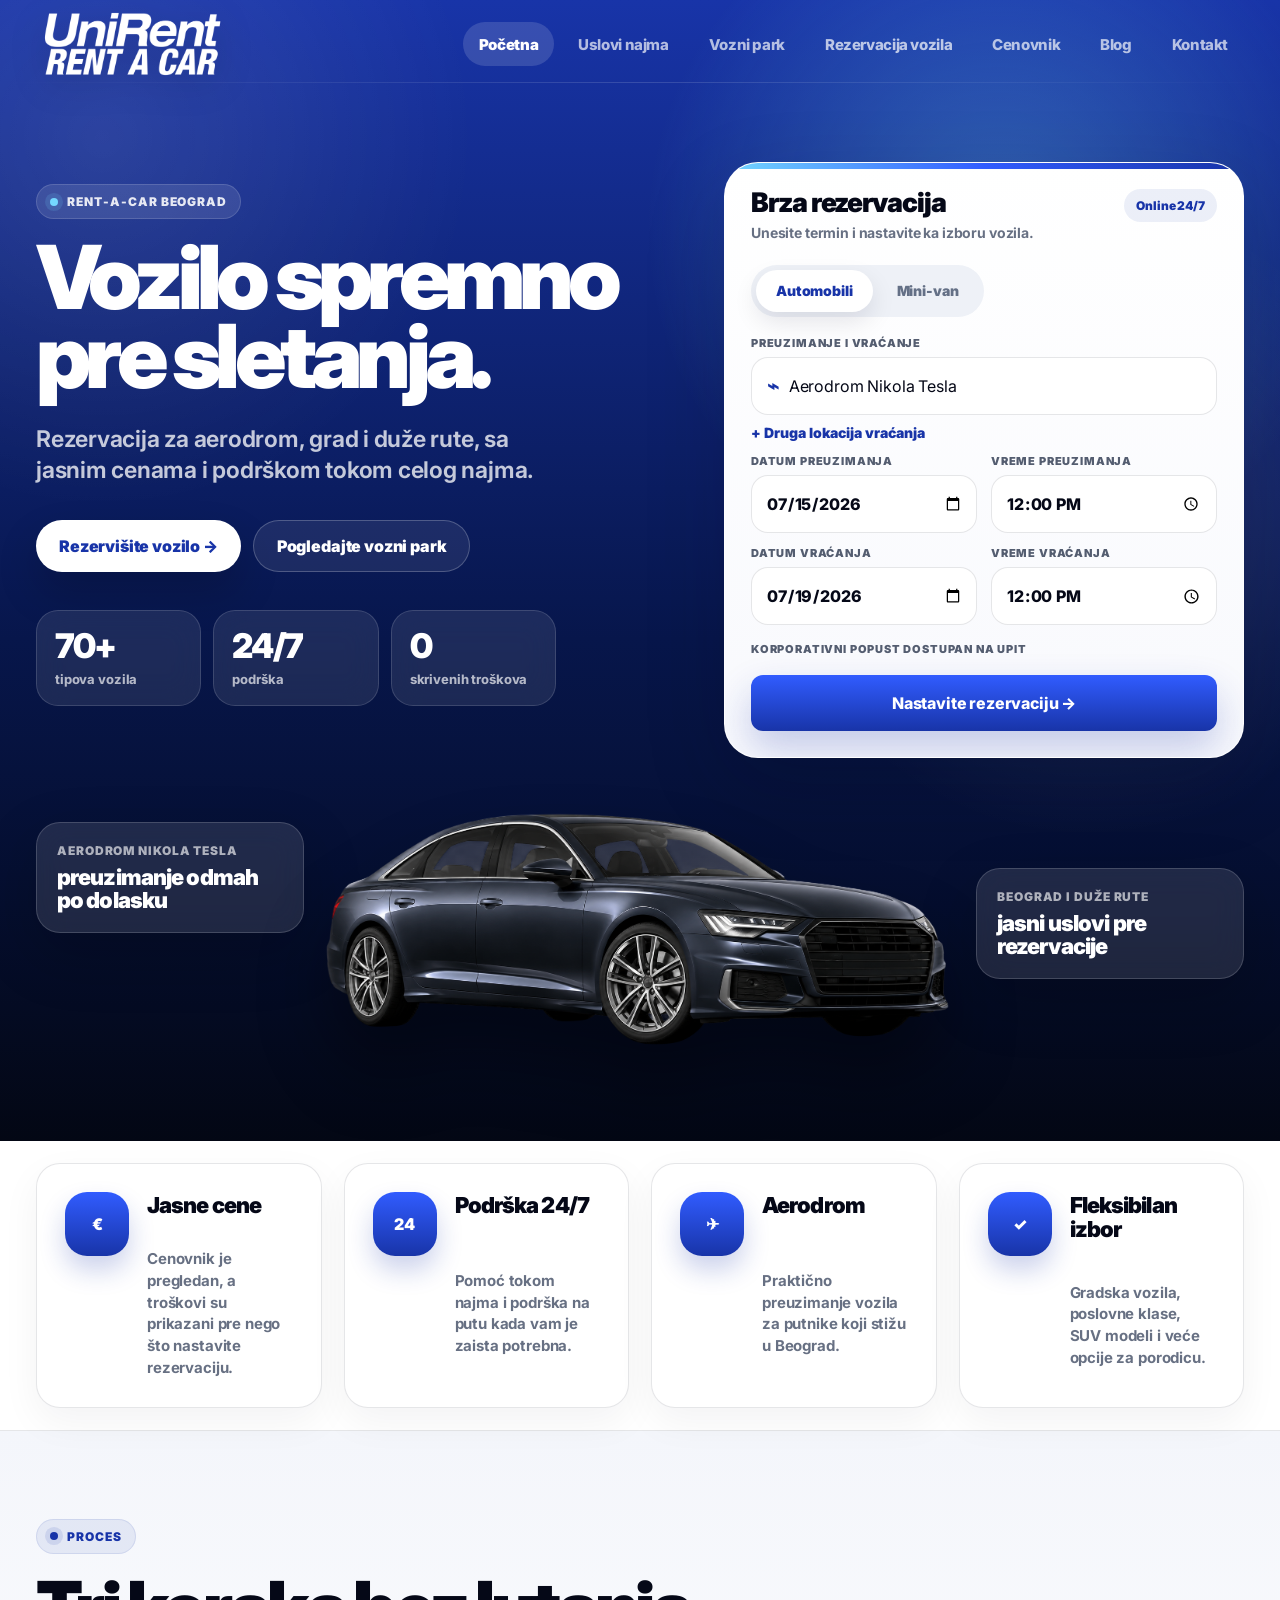
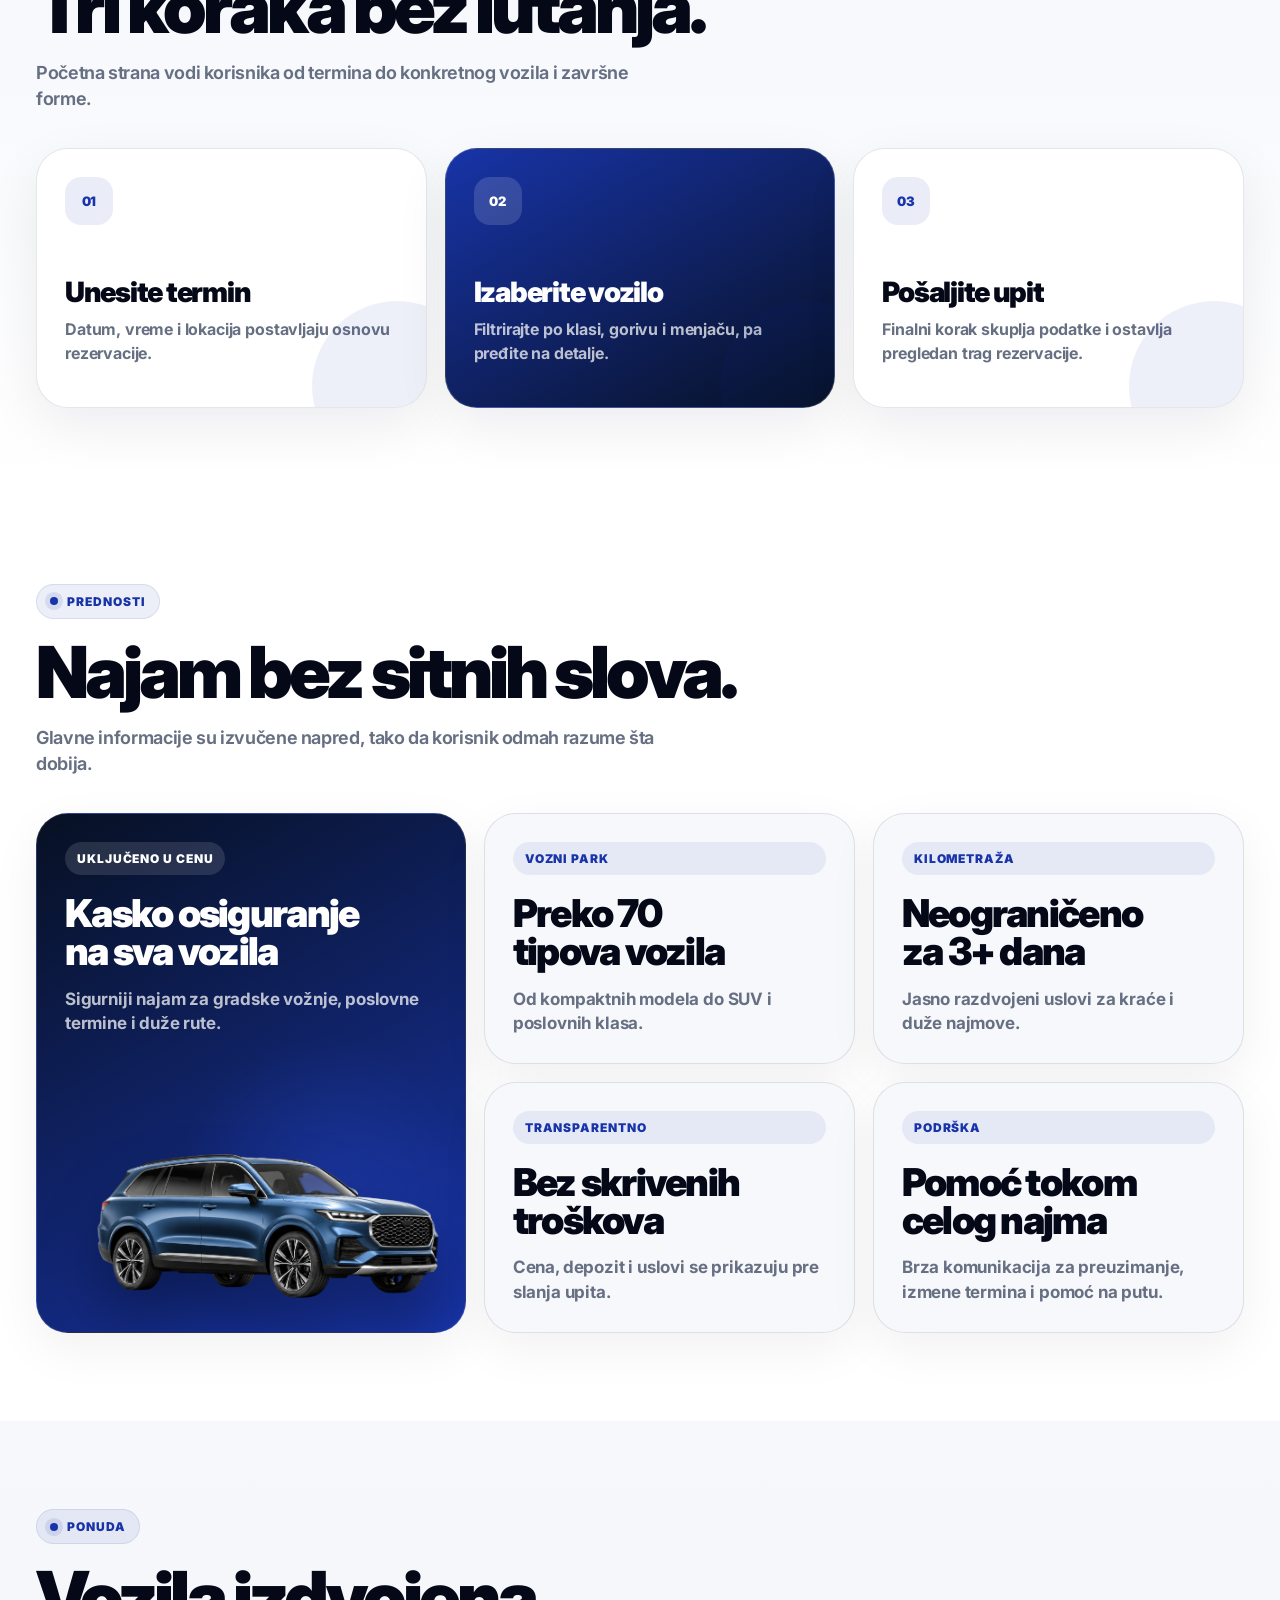
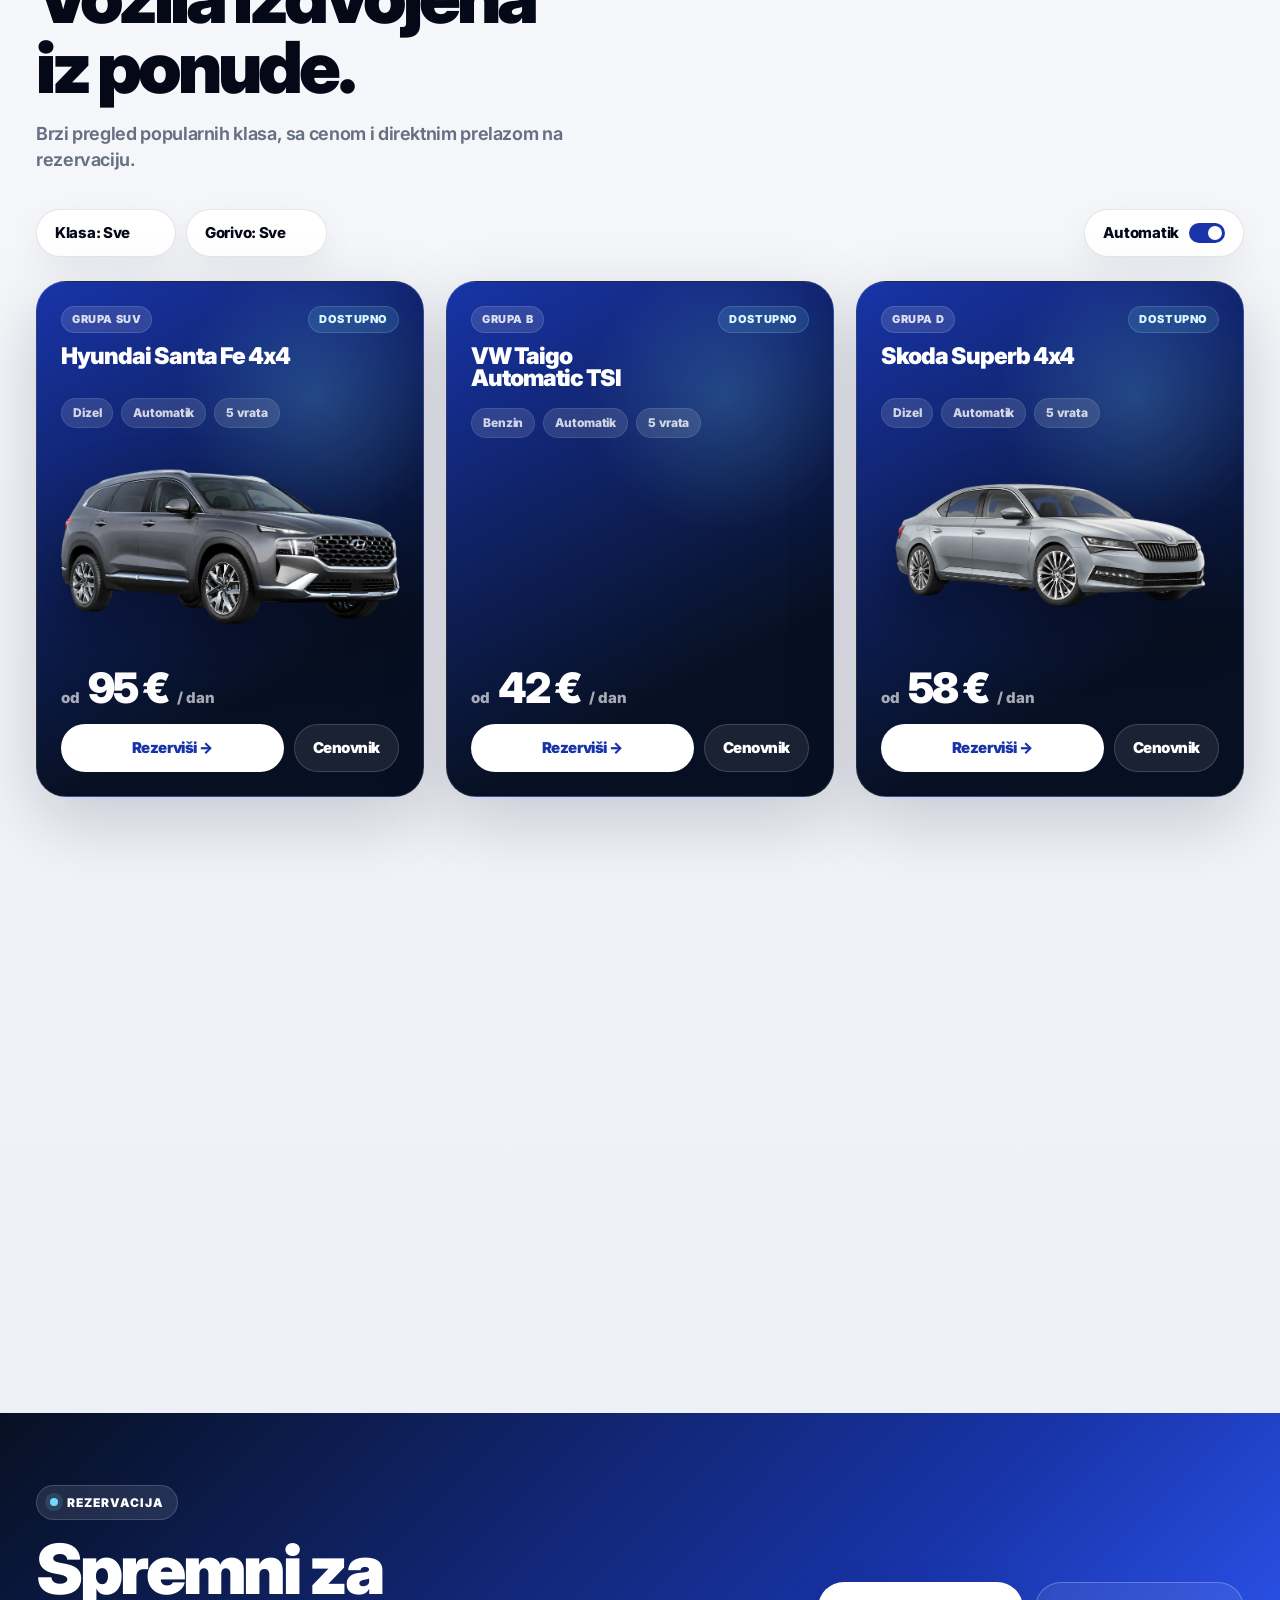
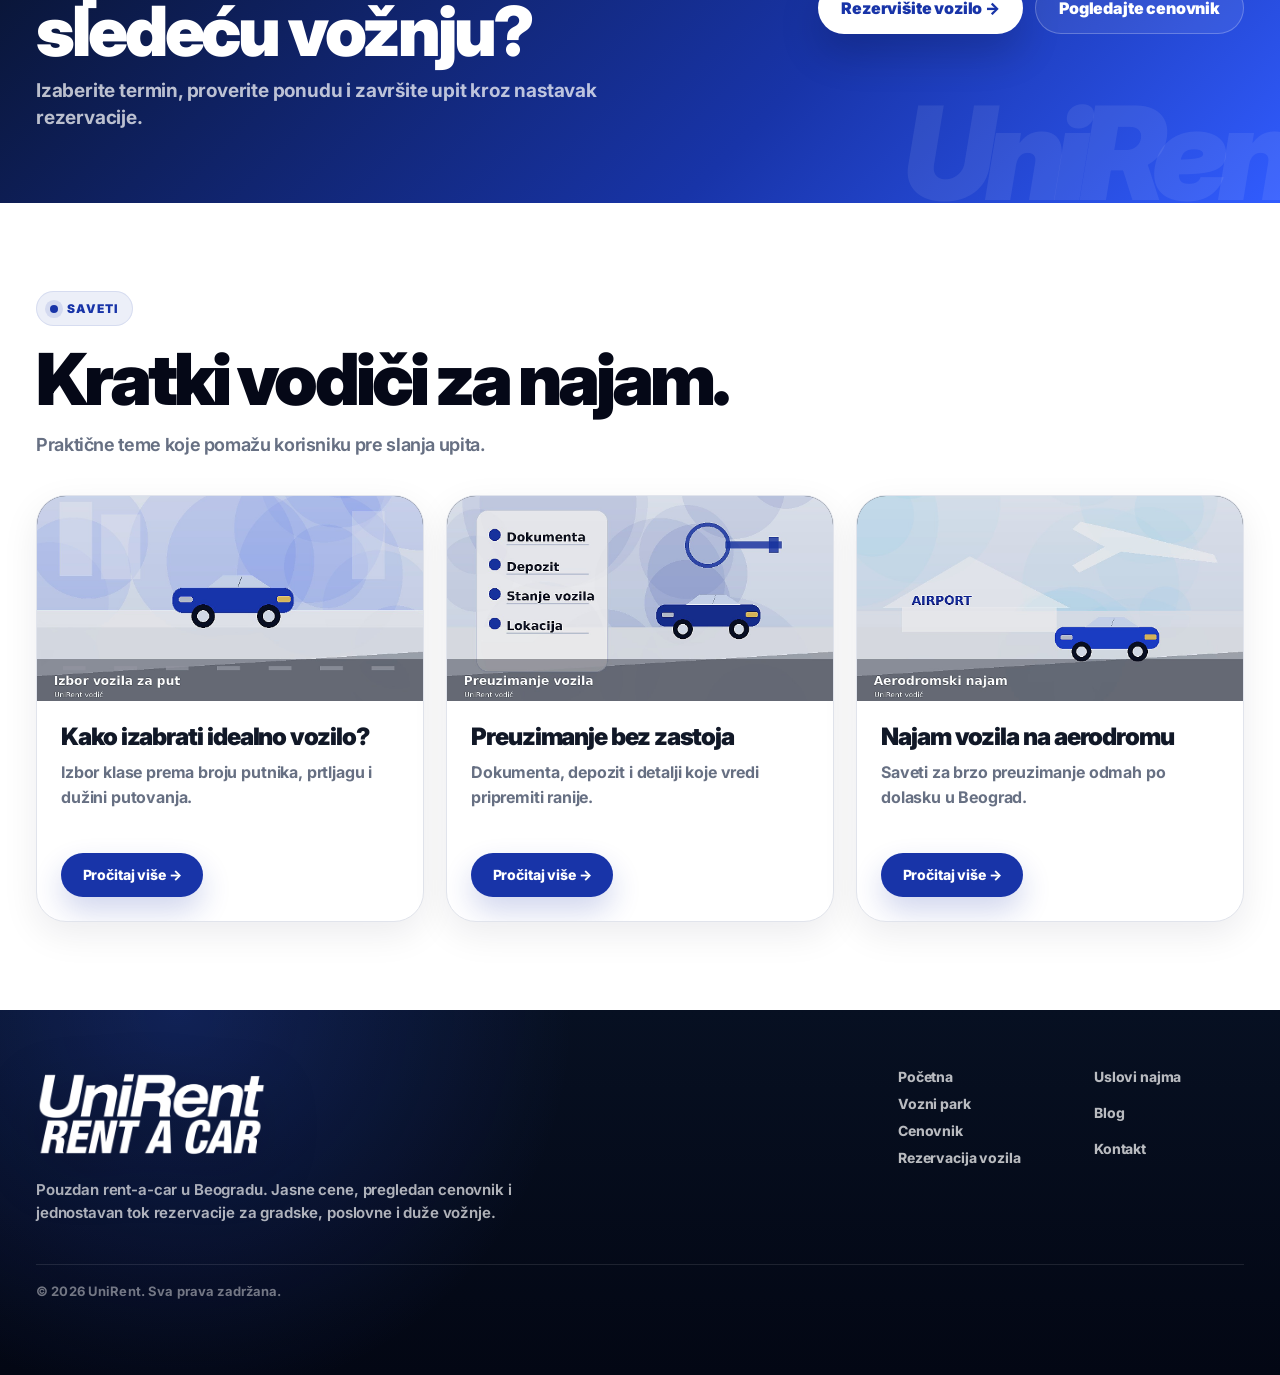
==== index.html @ 2aa78844 "Redesign UniRent website" ====
<!DOCTYPE html>
<html lang="sr">
<head>
  <meta charset="utf-8"/>
  <meta content="width=device-width, initial-scale=1.0" name="viewport"/>
  <meta content="UniRent rent-a-car Beograd - brza rezervacija vozila, jasne cene, podrška 24/7 i fleksibilno preuzimanje." name="description"/>
  <title>UniRent | Rent-a-car Beograd</title>
  <link href="https://fonts.googleapis.com/css2?family=Inter:wght@400;500;600;700;800;900&amp;display=swap" rel="stylesheet"/>
  <link href="css/unirent.css" rel="stylesheet"/>
  <link href="css/pages/index.css" rel="stylesheet"/>
<link href="css/taste-final.css" rel="stylesheet"/>
</head>
<body class="taste-home">
  <header class="taste-hero">
    <h1 class="sr-only">UniRent rent-a-car Beograd</h1>
    <div class="container"><div data-active="home" data-unirent-nav=""></div></div>

    <div class="container taste-hero-grid">
      <div class="taste-hero-copy reveal">
        <span class="taste-kicker">Rent-a-car Beograd</span>
        <h2>Vozilo spremno pre sletanja.</h2>
        <p>Rezervacija za aerodrom, grad i duže rute, sa jasnim cenama i podrškom tokom celog najma.</p>
        <div class="taste-hero-actions" aria-label="Glavne akcije">
          <a class="taste-btn taste-btn-light" href="rezervacija-vozila.html">Rezervišite vozilo →</a>
          <a class="taste-btn taste-btn-ghost" href="vozni-park.html">Pogledajte vozni park</a>
        </div>
        <dl class="taste-proof" aria-label="UniRent ukratko">
          <div><dt>70+</dt><dd>tipova vozila</dd></div>
          <div><dt>24/7</dt><dd>podrška</dd></div>
          <div><dt>0</dt><dd>skrivenih troškova</dd></div>
        </dl>
      </div>

      <aside class="taste-booking booking reveal" aria-label="Brza rezervacija">
        <div class="taste-booking-top">
          <div>
            <strong>Brza rezervacija</strong>
            <span>Unesite termin i nastavite ka izboru vozila.</span>
          </div>
          <span class="taste-live-pill">Online 24/7</span>
        </div>

        <div class="tabs" role="tablist" aria-label="Tip vozila">
          <button class="tab active" data-vehicle="cars" type="button">Automobili</button>
          <button class="tab" data-vehicle="mini-vans" type="button">Mini-van</button>
        </div>

        <div class="booking-form">
          <div class="field-wrap pickup-group">
            <label>Preuzimanje i vraćanje</label>
            <div class="field single"><span class="field-mark">⌁</span><span>Aerodrom Nikola Tesla</span></div>
            <div class="return-loc">+ Druga lokacija vraćanja</div>
          </div>
          <div class="field-wrap">
            <label>Datum preuzimanja</label>
            <div class="field input"><input id="pickupDate" type="date" value="2026-07-15"/></div>
          </div>
          <div class="field-wrap">
            <label>Vreme preuzimanja</label>
            <div class="field input"><input id="pickupTime" type="time" value="12:00"/></div>
          </div>
          <div class="field-wrap">
            <label>Datum vraćanja</label>
            <div class="field input"><input id="returnDate" type="date" value="2026-07-19"/></div>
          </div>
          <div class="field-wrap">
            <label>Vreme vraćanja</label>
            <div class="field input"><input id="returnTime" type="time" value="12:00"/></div>
          </div>
        </div>

        <div class="taste-booking-bottom">
          <div class="corp">Korporativni popust dostupan na upit</div>
          <button class="btn" id="reserveBtn" type="button">Nastavite rezervaciju →</button>
        </div>
      </aside>
    </div>

    <div class="container taste-hero-visual" aria-hidden="true">
      <div class="taste-route-card taste-route-main">
        <span>Aerodrom Nikola Tesla</span>
        <strong>preuzimanje odmah po dolasku</strong>
      </div>
      <div class="image-slot taste-hero-car">
        <img alt="UniRent vozilo" data-fallback="" src="assets/cars/hero/home-hero-car.png"/>
        <div class="placeholder hero-placeholder"><span>UniRent vozilo</span></div>
      </div>
      <div class="taste-route-card taste-route-alt">
        <span>Beograd i duže rute</span>
        <strong>jasni uslovi pre rezervacije</strong>
      </div>
    </div>
  </header>

  <main id="main-content">
    <section class="taste-trust" aria-label="Prednosti UniRent usluge">
      <div class="container taste-trust-grid">
        <article>
          <span class="trust-icon">€</span>
          <h2>Jasne cene</h2>
          <p>Cenovnik je pregledan, a troškovi su prikazani pre nego što nastavite rezervaciju.</p>
        </article>
        <article>
          <span class="trust-icon">24</span>
          <h2>Podrška 24/7</h2>
          <p>Pomoć tokom najma i podrška na putu kada vam je zaista potrebna.</p>
        </article>
        <article>
          <span class="trust-icon">✈</span>
          <h2>Aerodrom</h2>
          <p>Praktično preuzimanje vozila za putnike koji stižu u Beograd.</p>
        </article>
        <article>
          <span class="trust-icon">✓</span>
          <h2>Fleksibilan izbor</h2>
          <p>Gradska vozila, poslovne klase, SUV modeli i veće opcije za porodicu.</p>
        </article>
      </div>
    </section>

    <section class="taste-process section" aria-label="Tok rezervacije">
      <div class="container taste-section-head reveal">
        <span class="section-kicker">Proces</span>
        <h2>Tri koraka bez lutanja.</h2>
        <p>Početna strana vodi korisnika od termina do konkretnog vozila i završne forme.</p>
      </div>
      <div class="container taste-process-grid">
        <article class="taste-step reveal">
          <span>01</span>
          <h3>Unesite termin</h3>
          <p>Datum, vreme i lokacija postavljaju osnovu rezervacije.</p>
        </article>
        <article class="taste-step taste-step-raised reveal">
          <span>02</span>
          <h3>Izaberite vozilo</h3>
          <p>Filtrirajte po klasi, gorivu i menjaču, pa pređite na detalje.</p>
        </article>
        <article class="taste-step reveal">
          <span>03</span>
          <h3>Pošaljite upit</h3>
          <p>Finalni korak skuplja podatke i ostavlja pregledan trag rezervacije.</p>
        </article>
      </div>
    </section>

    <section class="taste-benefits section" id="o-nama">
      <div class="container taste-section-head reveal">
        <span class="section-kicker">Prednosti</span>
        <h2>Najam bez sitnih slova.</h2>
        <p>Glavne informacije su izvučene napred, tako da korisnik odmah razume šta dobija.</p>
      </div>
      <div class="container taste-benefit-grid">
        <article class="taste-benefit-card taste-benefit-main reveal">
          <div>
            <span class="taste-card-label">Uključeno u cenu</span>
            <h3>Kasko osiguranje na sva vozila</h3>
            <p>Sigurniji najam za gradske vožnje, poslovne termine i duže rute.</p>
          </div>
          <div class="image-slot taste-feature-car">
            <img alt="UniRent vozilo" data-fallback="" src="assets/cars/hero/feature-car.png"/>
            <div class="placeholder why-placeholder"><span>UniRent vozilo</span></div>
          </div>
        </article>
        <article class="taste-benefit-card reveal">
          <span class="taste-card-label">Vozni park</span>
          <h3>Preko 70 tipova vozila</h3>
          <p>Od kompaktnih modela do SUV i poslovnih klasa.</p>
        </article>
        <article class="taste-benefit-card reveal">
          <span class="taste-card-label">Kilometraža</span>
          <h3>Neograničeno za 3+ dana</h3>
          <p>Jasno razdvojeni uslovi za kraće i duže najmove.</p>
        </article>
        <article class="taste-benefit-card reveal">
          <span class="taste-card-label">Transparentno</span>
          <h3>Bez skrivenih troškova</h3>
          <p>Cena, depozit i uslovi se prikazuju pre slanja upita.</p>
        </article>
        <article class="taste-benefit-card reveal">
          <span class="taste-card-label">Podrška</span>
          <h3>Pomoć tokom celog najma</h3>
          <p>Brza komunikacija za preuzimanje, izmene termina i pomoć na putu.</p>
        </article>
      </div>
    </section>

    <section class="fleet taste-fleet" aria-label="Izdvojena vozila">
      <div class="container taste-section-head reveal">
        <span class="section-kicker">Ponuda</span>
        <h2>Vozila izdvojena iz ponude.</h2>
        <p>Brzi pregled popularnih klasa, sa cenom i direktnim prelazom na rezervaciju.</p>
      </div>

      <div class="container filters reveal" aria-label="Filteri vozila">
        <div class="filter-group">
          <select class="filter-select" id="classFilter" aria-label="Klasa vozila">
            <option value="all">Klasa: Sve</option>
            <option value="B">Grupa B</option>
            <option value="D">Grupa D</option>
            <option value="SUV">Grupa SUV</option>
          </select>
          <select class="filter-select" id="fuelFilter" aria-label="Gorivo">
            <option value="all">Gorivo: Sve</option>
            <option value="Benzin">Benzin</option>
            <option value="Dizel">Dizel</option>
            <option value="Hybrid">Hybrid</option>
          </select>
        </div>
        <button aria-pressed="true" class="switch" id="autoSwitch" type="button">Automatik <span class="track"></span></button>
      </div>

      <div class="container fleet-grid" id="fleetGrid">
        <article class="car-card reveal vehicle-card-v8" data-auto="true" data-class="SUV" data-fuel="Dizel">
          <div class="vehicle-card-head"><div><span class="vehicle-class-pill">Grupa SUV</span><h3>Hyundai Santa Fe 4x4</h3></div><span class="vehicle-stock">Dostupno</span></div>
          <div class="tags"><span class="tag">Dizel</span><span class="tag">Automatik</span><span class="tag">5 vrata</span></div>
          <div class="car-pic"><div class="image-slot fleet-image"><img alt="Hyundai Santa Fe 4x4" data-fallback="" src="assets/cars/fleet/hyundai-santa-fe.png"/><div class="placeholder fleet-placeholder"><span>Slika vozila</span></div></div></div>
          <div class="price"><span>od</span><strong>95 €</strong><small>/ dan</small></div>
          <div class="vehicle-actions"><a aria-label="Rezervišite Hyundai Santa Fe 4x4" class="more vehicle-primary" href="rezervacija-podaci.html?vehicle=Hyundai+Santa+Fe+4x4&amp;group=Grupa+SUV&amp;price=95+%E2%82%AC&amp;source=home">Rezerviši →</a><a class="vehicle-secondary" href="cenovnik.html">Cenovnik</a></div>
        </article>

        <article class="car-card reveal vehicle-card-v8" data-auto="true" data-class="B" data-fuel="Benzin">
          <div class="vehicle-card-head"><div><span class="vehicle-class-pill">Grupa B</span><h3>VW Taigo Automatic TSI</h3></div><span class="vehicle-stock">Dostupno</span></div>
          <div class="tags"><span class="tag">Benzin</span><span class="tag">Automatik</span><span class="tag">5 vrata</span></div>
          <div class="car-pic"><div class="image-slot fleet-image"><img alt="VW Taigo Automatic TSI" data-fallback="" src="assets/cars/fleet/vw-taigo.png"/><div class="placeholder fleet-placeholder"><span>Slika vozila</span></div></div></div>
          <div class="price"><span>od</span><strong>42 €</strong><small>/ dan</small></div>
          <div class="vehicle-actions"><a aria-label="Rezervišite VW Taigo Automatic TSI" class="more vehicle-primary" href="rezervacija-podaci.html?vehicle=VW+Taigo+Automatic+TSI&amp;group=Grupa+B&amp;price=42+%E2%82%AC&amp;source=home">Rezerviši →</a><a class="vehicle-secondary" href="cenovnik.html">Cenovnik</a></div>
        </article>

        <article class="car-card reveal vehicle-card-v8" data-auto="true" data-class="D" data-fuel="Dizel">
          <div class="vehicle-card-head"><div><span class="vehicle-class-pill">Grupa D</span><h3>Skoda Superb 4x4</h3></div><span class="vehicle-stock">Dostupno</span></div>
          <div class="tags"><span class="tag">Dizel</span><span class="tag">Automatik</span><span class="tag">5 vrata</span></div>
          <div class="car-pic"><div class="image-slot fleet-image"><img alt="Skoda Superb 4x4" data-fallback="" src="assets/cars/fleet/skoda-superb.png"/><div class="placeholder fleet-placeholder"><span>Slika vozila</span></div></div></div>
          <div class="price"><span>od</span><strong>58 €</strong><small>/ dan</small></div>
          <div class="vehicle-actions"><a aria-label="Rezervišite Skoda Superb 4x4" class="more vehicle-primary" href="rezervacija-podaci.html?vehicle=Skoda+Superb+4x4&amp;group=Grupa+D&amp;price=58+%E2%82%AC&amp;source=home">Rezerviši →</a><a class="vehicle-secondary" href="cenovnik.html">Cenovnik</a></div>
        </article>

        <article class="car-card reveal vehicle-card-v8" data-auto="true" data-class="SUV" data-fuel="Dizel">
          <div class="vehicle-card-head"><div><span class="vehicle-class-pill">Grupa SUV</span><h3>Volvo XC90 4x4</h3></div><span class="vehicle-stock">Dostupno</span></div>
          <div class="tags"><span class="tag">Dizel</span><span class="tag">Automatik</span><span class="tag">5 vrata</span></div>
          <div class="car-pic"><div class="image-slot fleet-image"><img alt="Volvo XC90 4x4" data-fallback="" src="assets/cars/fleet/volvo-xc90.png"/><div class="placeholder fleet-placeholder"><span>Slika vozila</span></div></div></div>
          <div class="price"><span>od</span><strong>95 €</strong><small>/ dan</small></div>
          <div class="vehicle-actions"><a aria-label="Rezervišite Volvo XC90 4x4" class="more vehicle-primary" href="rezervacija-podaci.html?vehicle=Volvo+XC90+4x4&amp;group=Grupa+SUV&amp;price=95+%E2%82%AC&amp;source=home">Rezerviši →</a><a class="vehicle-secondary" href="cenovnik.html">Cenovnik</a></div>
        </article>

        <article class="car-card reveal vehicle-card-v8" data-auto="true" data-class="SUV" data-fuel="Hybrid">
          <div class="vehicle-card-head"><div><span class="vehicle-class-pill">Grupa SUV</span><h3>Toyota RAV4 4x4</h3></div><span class="vehicle-stock">Dostupno</span></div>
          <div class="tags"><span class="tag">Hybrid</span><span class="tag">Automatik</span><span class="tag">5 vrata</span></div>
          <div class="car-pic"><div class="image-slot fleet-image"><img alt="Toyota RAV4 4x4" data-fallback="" src="assets/cars/fleet/toyota-rav4.png"/><div class="placeholder fleet-placeholder"><span>Slika vozila</span></div></div></div>
          <div class="price"><span>od</span><strong>72 €</strong><small>/ dan</small></div>
          <div class="vehicle-actions"><a aria-label="Rezervišite Toyota RAV4 4x4" class="more vehicle-primary" href="rezervacija-podaci.html?vehicle=Toyota+RAV4+4x4&amp;group=Grupa+SUV&amp;price=72+%E2%82%AC&amp;source=home">Rezerviši →</a><a class="vehicle-secondary" href="cenovnik.html">Cenovnik</a></div>
        </article>

        <article class="car-card reveal vehicle-card-v8" data-auto="true" data-class="SUV" data-fuel="Dizel">
          <div class="vehicle-card-head"><div><span class="vehicle-class-pill">Grupa SUV</span><h3>Hyundai Tucson 4x4</h3></div><span class="vehicle-stock">Dostupno</span></div>
          <div class="tags"><span class="tag">Dizel</span><span class="tag">Automatik</span><span class="tag">5 vrata</span></div>
          <div class="car-pic"><div class="image-slot fleet-image"><img alt="Hyundai Tucson 4x4" data-fallback="" src="assets/cars/fleet/hyundai-tucson.png"/><div class="placeholder fleet-placeholder"><span>Slika vozila</span></div></div></div>
          <div class="price"><span>od</span><strong>72 €</strong><small>/ dan</small></div>
          <div class="vehicle-actions"><a aria-label="Rezervišite Hyundai Tucson 4x4" class="more vehicle-primary" href="rezervacija-podaci.html?vehicle=Hyundai+Tucson+4x4&amp;group=Grupa+SUV&amp;price=72+%E2%82%AC&amp;source=home">Rezerviši →</a><a class="vehicle-secondary" href="cenovnik.html">Cenovnik</a></div>
        </article>
        <div class="empty-state" id="emptyState">Nema vozila za izabrane filtere.</div>
      </div>
    </section>

    <section class="taste-conversion" aria-label="Poziv na rezervaciju">
      <div class="container taste-conversion-grid">
        <div>
          <span class="taste-kicker dark">Rezervacija</span>
          <h2>Spremni za sledeću vožnju?</h2>
          <p>Izaberite termin, proverite ponudu i završite upit kroz nastavak rezervacije.</p>
        </div>
        <div class="cta-row">
          <a class="cta-primary" href="rezervacija-vozila.html">Rezervišite vozilo →</a>
          <a class="cta-secondary" href="cenovnik.html">Pogledajte cenovnik</a>
        </div>
      </div>
    </section>

    <section class="blog taste-blog" id="blog">
      <div class="container taste-section-head reveal">
        <span class="section-kicker">Saveti</span>
        <h2>Kratki vodiči za najam.</h2>
        <p>Praktične teme koje pomažu korisniku pre slanja upita.</p>
      </div>
      <div class="container blog-grid">
        <article class="blog-card reveal"><div class="image-slot blog-image"><img alt="Blog vizual" data-fallback="" src="assets/blog-1.jpg"/><div class="placeholder blog-placeholder"><span>Blog vizual</span></div></div><div class="blog-body"><h3>Kako izabrati idealno vozilo?</h3><p>Izbor klase prema broju putnika, prtljagu i dužini putovanja.</p><a class="more blog-more" href="blog.html#article-1">Pročitaj više →</a></div></article>
        <article class="blog-card reveal"><div class="image-slot blog-image"><img alt="Blog vizual" data-fallback="" src="assets/blog-2.jpg"/><div class="placeholder blog-placeholder"><span>Blog vizual</span></div></div><div class="blog-body"><h3>Preuzimanje bez zastoja</h3><p>Dokumenta, depozit i detalji koje vredi pripremiti ranije.</p><a class="more blog-more" href="blog.html#article-2">Pročitaj više →</a></div></article>
        <article class="blog-card reveal"><div class="image-slot blog-image"><img alt="Blog vizual" data-fallback="" src="assets/blog-3.jpg"/><div class="placeholder blog-placeholder"><span>Blog vizual</span></div></div><div class="blog-body"><h3>Najam vozila na aerodromu</h3><p>Saveti za brzo preuzimanje odmah po dolasku u Beograd.</p><a class="more blog-more" href="blog.html#article-3">Pročitaj više →</a></div></article>
      </div>
    </section>
  </main>

  <div data-unirent-footer=""></div>
  <script defer src="js/unirent.js"></script>
  <script defer src="js/pages/index.js"></script>
  <script src="js/unirent-v14.js"></script>
</body>
</html>
---- css/unirent.css ----
/* UniRent shared stylesheet (v6)
   Consolidated from previous v1-v5 cleanup layers so pages only load one shared CSS file. */


/* === unirent-fixes.css === */

/* UniRent v1 cleanup layer: mobile nav, accessibility, production placeholders, consistency polish */
:root{--brand-blue:#1834a8;--brand-blue-2:#203bb6;--brand-deep:#070b1c;--brand-line:#dfe2eb;--brand-text:#11131b;--brand-radius:14px}
html{scroll-behavior:smooth}
button,a,input,select{font-family:'Inter Tight',Arial,sans-serif}
a:focus-visible,button:focus-visible,input:focus-visible,select:focus-visible{outline:3px solid rgba(255,255,255,.92);outline-offset:3px}
main a:focus-visible,.content a:focus-visible,.fleet-section a:focus-visible{outline-color:var(--brand-blue)}
.sr-only{position:absolute!important;width:1px!important;height:1px!important;padding:0!important;margin:-1px!important;overflow:hidden!important;clip:rect(0,0,0,0)!important;white-space:nowrap!important;border:0!important}
.logo{letter-spacing:-.9px}.logo::first-letter{letter-spacing:-1.4px}
.navlinks a[aria-current="page"],.navlinks a.active{color:#fff!important;font-weight:900!important}
.menu{display:none;min-width:62px;text-align:center;cursor:pointer;border:0;background:rgba(255,255,255,.12);color:#fff;border-radius:10px;padding:10px 12px;font-weight:800}
@media(max-width:1000px){
  .menu{display:block!important}
  .nav{position:relative}.navlinks{position:absolute!important;left:0;right:0;top:calc(100% + 10px);display:none!important;flex-direction:column!important;align-items:stretch!important;gap:4px!important;padding:14px!important;background:rgba(7,11,28,.98)!important;border:1px solid rgba(255,255,255,.12)!important;border-radius:18px!important;box-shadow:0 22px 70px rgba(0,0,0,.32)!important;z-index:999!important;backdrop-filter:blur(14px)}
  .navlinks.is-open{display:flex!important}.navlinks a{font-size:15px!important;padding:13px 14px!important;border-radius:12px!important;color:rgba(255,255,255,.78)!important}.navlinks a:hover,.navlinks a.active{background:rgba(255,255,255,.08);color:#fff!important}
}
.placeholder,.slot{border-style:solid!important;border-color:rgba(255,255,255,.22)!important;background:linear-gradient(135deg,rgba(255,255,255,.14),rgba(255,255,255,.04))!important;text-transform:none!important;letter-spacing:0!important}.placeholder span,.slot{font-size:0!important}.placeholder span::after{content:'Vizual u pripremi';font-size:12px;line-height:1.2;font-weight:800;letter-spacing:.02em}.fleet-placeholder span::after,.slot::after{content:'Slika vozila';font-size:12px;line-height:1.2;font-weight:800}.blog-placeholder span::after{content:'Blog vizual';font-size:12px;line-height:1.2;font-weight:800}.hero-placeholder span::after,.hero-ph span::after,.why-placeholder span::after{content:'UniRent vozilo';font-size:13px;line-height:1.2;font-weight:800}
.footer[id="kontakt"]{scroll-margin-top:90px}.footer p{max-width:470px}.copy,.copyright{letter-spacing:.01em}.foot-links a:hover{color:#fff!important}
.price{letter-spacing:-.3px}.more,.card-btn,.btn,.reserve-hero{font-weight:800!important}.more:hover,.card-btn:hover,.btn:hover,.reserve-hero:hover{box-shadow:0 10px 26px rgba(24,52,168,.25)}
.table-wrap{scrollbar-width:thin}.table-wrap::after{content:'Skrolujte tabelu horizontalno za sve cene';display:none;font-size:12px;color:#777;margin-top:8px}@media(max-width:720px){.table-wrap::after{display:block}}
@media(prefers-reduced-motion:reduce){*,*::before,*::after{animation-duration:.001ms!important;animation-iteration-count:1!important;transition-duration:.001ms!important;scroll-behavior:auto!important}}


/* === unirent-v2.css === */

/* UniRent v2 visual/client-readiness layer: premium hierarchy, consistent cards/forms, improved responsive polish */
:root{
  --ur-blue:#1834a8;
  --ur-blue-2:#2347d5;
  --ur-ink:#060918;
  --ur-surface:#f5f6fa;
  --ur-card:#ffffff;
  --ur-line:rgba(12,20,44,.10);
  --ur-muted:#717582;
  --ur-radius:24px;
  --ur-shadow:0 22px 70px rgba(8,13,35,.13);
  --ur-shadow-soft:0 12px 36px rgba(8,13,35,.08);
}
body{background:var(--ur-surface)!important;color:#11131b!important;-webkit-font-smoothing:antialiased;text-rendering:optimizeLegibility}
.container{width:min(100% - 72px,1180px)!important}
.logo{font-size:clamp(24px,2vw,30px)!important;position:relative;display:inline-flex;align-items:baseline;gap:9px}.logo::after{content:'rent-a-car';font-size:10px;font-style:normal;font-weight:800;letter-spacing:.08em;text-transform:uppercase;color:rgba(255,255,255,.50)}
.nav,.topbar .nav{height:78px!important}.navlinks{gap:10px!important;align-items:center}.navlinks a{font-size:12px!important;font-weight:800!important;padding:10px 12px!important;border-radius:999px;color:rgba(255,255,255,.70)!important}.navlinks a:hover,.navlinks a.active,.navlinks a[aria-current="page"]{background:rgba(255,255,255,.10)!important;color:#fff!important}.menu{border-radius:999px!important;padding:11px 16px!important;background:rgba(255,255,255,.14)!important;border:1px solid rgba(255,255,255,.18)!important}
.hero,.hero-sub{background:radial-gradient(circle at 64% 32%,rgba(88,126,255,.42),transparent 26%),radial-gradient(circle at 12% 12%,rgba(255,255,255,.10),transparent 22%),linear-gradient(180deg,#1939ba 0%,#07164b 58%,#030714 100%)!important}.hero::before,.hero-sub::before{opacity:.85}.hero::after,.hero-sub::after{pointer-events:none}
/* Homepage booking */
.booking{border-radius:28px!important;box-shadow:var(--ur-shadow)!important;border:1px solid rgba(255,255,255,.70)!important;background:linear-gradient(180deg,#fff,#f7f8fc)!important;position:relative;overflow:hidden!important}.booking::before{content:'';position:absolute;inset:0 0 auto;height:5px;background:linear-gradient(90deg,var(--ur-blue),#5f7cff);pointer-events:none}.tabs{background:#eef0f6;border-radius:999px;padding:5px;width:max-content}.tab{height:42px;padding:0 22px!important;border-radius:999px!important;background:transparent!important;color:#596070!important}.tab.active{background:#fff!important;color:var(--ur-blue)!important;box-shadow:0 8px 24px rgba(8,13,35,.10)!important}.field-wrap label,.corp,.field label{color:#111827!important;font-size:11px!important;letter-spacing:.06em;text-transform:uppercase}.field,.fake-input{border-radius:14px!important;border:1px solid var(--ur-line)!important;background:#fff!important;box-shadow:0 1px 0 rgba(255,255,255,.9),inset 0 0 0 1px rgba(255,255,255,.5)!important}.field:hover,.fake-input:hover{border-color:rgba(24,52,168,.32)!important}.field input,.field select,.fake-input input,.fake-input select{font-weight:800!important}.return-loc{color:var(--ur-blue)!important;font-weight:800}.btn,.reserve-hero,.more,.card-btn{border-radius:12px!important;background:linear-gradient(180deg,var(--ur-blue-2),var(--ur-blue))!important;box-shadow:0 14px 30px rgba(24,52,168,.20)!important}.btn:hover,.reserve-hero:hover,.more:hover,.card-btn:hover{transform:translateY(-2px)!important;box-shadow:0 18px 38px rgba(24,52,168,.28)!important}
.hero-stage{height:450px!important}.hero-image{height:340px!important;bottom:-4px!important}.hero-image img,.hero-car img,.hero-car,.hero-car-slot img,.feature-image img{filter:drop-shadow(0 38px 34px rgba(0,0,0,.32))!important}.hero-badge{border-radius:22px!important;background:rgba(255,255,255,.12)!important;border:1px solid rgba(255,255,255,.18)!important;box-shadow:0 18px 48px rgba(0,0,0,.18)!important}.hero-badge h3{font-size:22px!important}.hero-badge p{line-height:1.45}.hero-badge .icon{width:46px;height:46px;border-radius:15px;display:grid;place-items:center;background:rgba(255,255,255,.14);font-size:22px!important;margin-bottom:18px!important}
.section,.blog,.fleet,.fleet-section,.content{padding-top:82px!important;padding-bottom:86px!important}.title{max-width:780px;margin-inline:auto!important}.title h2,.section-head h2{font-size:clamp(31px,3.4vw,46px)!important;letter-spacing:-1.4px!important}.title p,.section-head p{line-height:1.55;color:var(--ur-muted)!important}
.why-wrap{min-height:430px!important}.why-grid{gap:22px!important}.info-card{border-radius:var(--ur-radius)!important;background:linear-gradient(145deg,#2044cc 0%,#0a1230 95%)!important;padding:32px!important;box-shadow:var(--ur-shadow-soft)!important;position:relative;overflow:hidden}.info-card::after{content:'';position:absolute;right:-70px;top:-70px;width:160px;height:160px;border-radius:50%;background:rgba(255,255,255,.08)}.info-card .mini-icon{width:48px;height:48px;border-radius:16px;background:rgba(255,255,255,.14);display:grid;place-items:center;margin-bottom:22px!important}.info-card p,.info-card li{font-size:15px!important;line-height:1.55!important}.feature-image{right:-24px!important;width:47%!important;height:330px!important}
/* Fleet and blog cards */
.fleet,.fleet-section{background:linear-gradient(180deg,#f7f8fb 0%,#edf0f6 100%)!important}.filters,.toolbar{margin-bottom:36px!important}.filter-select,.filter,.pill-select select,.select,.search{height:46px!important;border:1px solid var(--ur-line)!important;border-radius:999px!important;background:#fff!important;box-shadow:0 8px 24px rgba(8,13,35,.05)!important}.switch,.toggle{height:46px!important;border:1px solid var(--ur-line)!important;box-shadow:0 8px 24px rgba(8,13,35,.05)!important;font-weight:900!important}.fleet-grid,.blog-grid,.cards{gap:26px!important}.car-card,.card{border-radius:26px!important;padding:24px!important;min-height:420px!important;background:radial-gradient(circle at 70% 18%,rgba(92,124,255,.26),transparent 28%),linear-gradient(150deg,#1839bd 0%,#071022 74%)!important;border:1px solid rgba(255,255,255,.12)!important;box-shadow:0 18px 48px rgba(7,12,35,.16)!important}.car-card h3,.card h3,.car-title{font-size:18px!important;letter-spacing:-.2px}.car-card small,.class,.car-class{color:rgba(255,255,255,.64)!important}.tag{background:rgba(255,255,255,.13)!important;border:1px solid rgba(255,255,255,.10)!important;color:rgba(255,255,255,.82)!important}.car-pic,.car-img-zone{height:180px!important;margin:16px 0 18px!important;border-radius:22px!important;background:linear-gradient(180deg,rgba(255,255,255,.07),rgba(255,255,255,.02))}.fleet-image{height:178px!important}.price,.price strong{font-size:32px!important;letter-spacing:-.8px}.blog-card{border-radius:26px!important;background:#fff!important;color:#111827!important;box-shadow:var(--ur-shadow-soft)!important;border:1px solid var(--ur-line)!important;overflow:hidden!important}.blog-body{padding:24px!important}.blog-body h3{font-size:24px!important;color:#111827!important;letter-spacing:-.6px}.blog-body p{color:var(--ur-muted)!important;line-height:1.55!important}.blog-card .more{width:auto!important;min-width:142px!important;color:#fff!important}.blog-image{height:205px!important}
/* Subpages */
.topbar{background:linear-gradient(180deg,#1834a8,#0d2378)!important;box-shadow:0 1px 0 rgba(255,255,255,.08) inset}.hero-content,.hero-copy{position:relative;z-index:3}.hero h1,.hero-copy h1{font-size:clamp(40px,4.6vw,64px)!important;letter-spacing:-2px!important}.hero p,.hero-copy p{font-size:clamp(20px,2.2vw,29px)!important;line-height:1.22!important}.reservation-box{background:rgba(255,255,255,.10);border:1px solid rgba(255,255,255,.16);border-radius:24px;padding:18px;backdrop-filter:blur(16px)}.reservation-box .field label{color:#fff!important}.reservation-box .fake-input{background:rgba(255,255,255,.09)!important;border-color:rgba(255,255,255,.22)!important;color:#fff!important}.reservation-box input,.reservation-box select{color:#fff!important}.reservation-box option{color:#111!important}.selected-panel{border-radius:24px!important;box-shadow:0 22px 80px rgba(7,12,35,.18)!important}.section-head{max-width:720px;margin-inline:auto!important}.hero-car-wrap{right:-40px!important}
.content{background:#fff}.terms section{background:#fff;border:1px solid var(--ur-line);border-radius:24px;padding:28px 30px!important;box-shadow:var(--ur-shadow-soft);margin-bottom:22px!important}.terms h2,.terms h3{letter-spacing:-.5px!important}.terms li,.terms p{line-height:1.62!important;color:#69707f!important}.terms ul{padding-left:20px!important}.terms li+li{margin-top:8px}.hero-sub .hero-car{right:0!important}
main{background:#fff}.intro{background:linear-gradient(180deg,#fff,#f8f9fc);border:1px solid var(--ur-line);border-radius:28px;padding:30px!important;box-shadow:var(--ur-shadow-soft);align-items:center!important}.intro h1{font-size:clamp(32px,3.6vw,50px)!important}.date-pill{box-shadow:0 14px 32px rgba(24,52,168,.20)!important}.period-title{font-size:28px!important;margin-top:12px}.table-card{border-radius:26px!important;box-shadow:var(--ur-shadow-soft);border:1px solid var(--ur-line);padding:10px;background:#fff!important}.table-wrap{border-radius:20px;overflow:auto!important}thead th{background:#1733a6!important;padding-top:18px!important;padding-bottom:18px!important}thead th:first-child{border-radius:16px 0 0 16px!important}thead th:last-child{border-radius:0 16px 16px 0!important}tbody td{font-size:14px!important}.note{border-radius:22px!important;background:#fff!important;box-shadow:var(--ur-shadow-soft)!important;border:1px solid var(--ur-line)!important}.note strong{font-size:17px!important}.note p{color:#687080!important}
.footer{background:radial-gradient(circle at 15% 0,rgba(35,71,213,.24),transparent 28%),linear-gradient(180deg,#080d22,#040612)!important}.footer-grid{gap:110px!important}.footer h3{font-size:30px!important}.footer p{font-size:14px!important;line-height:1.65!important}.foot-links a{font-weight:700}.watermark{opacity:.9}
@media(max-width:1000px){.container{width:min(100% - 36px,1180px)!important}.logo::after{display:none}.navlinks{top:calc(100% + 8px)!important}.booking{margin-top:0!important}.hero-stage{height:330px!important}.hero-image{height:260px!important}.feature-image{width:100%!important;right:auto!important}.why-wrap{min-height:auto!important}.reservation-box{grid-template-columns:1fr!important}.hero-car-wrap{right:50%!important}.intro{display:block!important}.tools{margin-top:22px!important}}
@media(max-width:640px){.container{width:min(100% - 28px,1180px)!important}.section,.blog,.fleet,.fleet-section,.content{padding-top:54px!important;padding-bottom:58px!important}.booking{border-radius:22px!important;padding:22px 18px!important}.tabs{width:100%;display:grid;grid-template-columns:1fr 1fr}.tab{width:100%;padding:0 12px!important}.hero-stage{height:300px!important}.hero-image{width:100%!important;height:230px!important}.car-card,.card{min-height:390px!important;padding:20px!important}.blog-image{height:178px!important}.intro{padding:22px!important}.terms section{padding:22px!important}.footer-grid,.foot-links{grid-template-columns:1fr!important;gap:28px!important}.watermark{font-size:24vw!important}}


/* === unirent-v3.css === */

/* --- UniRent v3: reservation form + price-list booking pass --- */
:root{--ur-blue:#1834a8;--ur-blue-2:#2848d8;--ur-deep:#060b1c;--ur-line:#e1e4ec}

/* Reservation page: keep fields glassy on dark hero, not solid white */
body .hero .reservation-box,
body .reservation-box{
  background:rgba(255,255,255,.085)!important;
  border:1px solid rgba(255,255,255,.20)!important;
  box-shadow:0 22px 60px rgba(0,0,0,.16), inset 0 1px 0 rgba(255,255,255,.10)!important;
}
body .hero .reservation-box .field label,
body .reservation-box .field label{
  color:rgba(255,255,255,.86)!important;
  text-shadow:0 1px 0 rgba(0,0,0,.10)!important;
}
body .hero .reservation-box .fake-input,
body .reservation-box .fake-input{
  background:linear-gradient(180deg,rgba(255,255,255,.14),rgba(255,255,255,.055))!important;
  border:1px solid rgba(255,255,255,.32)!important;
  color:#fff!important;
  box-shadow:inset 0 1px 0 rgba(255,255,255,.14),0 10px 26px rgba(0,0,0,.10)!important;
  backdrop-filter:blur(10px)!important;
}
body .hero .reservation-box .fake-input:hover,
body .reservation-box .fake-input:hover,
body .hero .reservation-box .fake-input:focus-within,
body .reservation-box .fake-input:focus-within{
  background:linear-gradient(180deg,rgba(255,255,255,.18),rgba(255,255,255,.075))!important;
  border-color:rgba(255,255,255,.58)!important;
}
body .hero .reservation-box .fake-input svg,
body .reservation-box .fake-input svg{
  color:rgba(255,255,255,.82)!important;
  opacity:1!important;
}
body .hero .reservation-box .fake-input input,
body .hero .reservation-box .fake-input select,
body .reservation-box .fake-input input,
body .reservation-box .fake-input select{
  background:transparent!important;
  color:#fff!important;
  -webkit-text-fill-color:#fff!important;
  color-scheme:dark!important;
  border:0!important;
  box-shadow:none!important;
}
body .reservation-box .fake-input input::placeholder{color:rgba(255,255,255,.62)!important;-webkit-text-fill-color:rgba(255,255,255,.62)!important}
body .reservation-box .fake-input input::-webkit-datetime-edit,
body .reservation-box .fake-input input::-webkit-datetime-edit-fields-wrapper,
body .reservation-box .fake-input input::-webkit-datetime-edit-text,
body .reservation-box .fake-input input::-webkit-datetime-edit-month-field,
body .reservation-box .fake-input input::-webkit-datetime-edit-day-field,
body .reservation-box .fake-input input::-webkit-datetime-edit-year-field,
body .reservation-box .fake-input input::-webkit-datetime-edit-hour-field,
body .reservation-box .fake-input input::-webkit-datetime-edit-minute-field,
body .reservation-box .fake-input input::-webkit-datetime-edit-ampm-field{
  color:#fff!important;
  -webkit-text-fill-color:#fff!important;
}
body .reservation-box .fake-input select option{color:#111827!important;background:#fff!important;-webkit-text-fill-color:#111827!important}

/* Price list reservation buttons */
.price-action-head,
.price-action-cell{width:150px;text-align:right!important;white-space:nowrap!important}
.price-reserve-link{
  display:inline-flex;
  align-items:center;
  justify-content:center;
  gap:7px;
  min-height:38px;
  padding:0 16px;
  border-radius:999px;
  background:linear-gradient(180deg,var(--ur-blue-2),var(--ur-blue));
  color:#fff!important;
  font-size:13px;
  font-weight:900;
  letter-spacing:-.01em;
  box-shadow:0 12px 24px rgba(24,52,168,.20);
  transition:transform .18s ease,box-shadow .18s ease,background .18s ease;
}
.price-reserve-link:hover{transform:translateY(-2px);box-shadow:0 16px 32px rgba(24,52,168,.28)}
.price-reserve-link:focus-visible{outline:3px solid rgba(24,52,168,.22);outline-offset:3px}
#priceTable,#priceTable2{min-width:1040px!important}
#priceTable th:nth-last-child(2),#priceTable td:nth-last-child(2),
#priceTable2 th:nth-last-child(2),#priceTable2 td:nth-last-child(2){text-align:right!important}
#priceTable td:nth-child(2),#priceTable2 td:nth-child(2){min-width:250px}

/* Make selected reservation feedback feel like a deliberate booking step */
.selected-panel.from-price-list{
  border-color:rgba(24,52,168,.20)!important;
  box-shadow:0 24px 80px rgba(24,52,168,.20)!important;
}
.selected-panel.from-price-list strong::before{content:'✓ ';color:var(--ur-blue)}

@media(max-width:640px){
  body .reservation-box{padding:14px!important;border-radius:20px!important}
  .price-action-head,.price-action-cell{width:132px}
  .price-reserve-link{min-height:36px;padding:0 14px;font-size:12px}
}


/* === unirent-v4.css === */

/* --- UniRent v4: reservation form legibility fix --- */
/* The reservation hero intentionally uses a dark/glass form treatment so labels,
   icons and input values remain readable on the blue gradient background. */
body .hero .reservation-box{
  background:linear-gradient(180deg,rgba(12,22,64,.58),rgba(5,10,32,.42))!important;
  border:1px solid rgba(255,255,255,.20)!important;
  box-shadow:0 24px 70px rgba(0,0,0,.20), inset 0 1px 0 rgba(255,255,255,.12)!important;
  backdrop-filter:blur(18px)!important;
}
body .hero .reservation-box .field{
  display:flex!important;
  flex-direction:column!important;
  gap:8px!important;
  min-width:0!important;
}
body .hero .reservation-box .field label{
  position:relative!important;
  z-index:3!important;
  margin:0!important;
  color:rgba(255,255,255,.96)!important;
  -webkit-text-fill-color:rgba(255,255,255,.96)!important;
  text-shadow:0 2px 8px rgba(0,0,0,.40)!important;
  font-size:11px!important;
  line-height:1.1!important;
  letter-spacing:.075em!important;
  text-transform:uppercase!important;
  padding-left:2px!important;
}
body .hero .reservation-box .fake-input{
  height:60px!important;
  border-radius:16px!important;
  background:linear-gradient(180deg,rgba(8,17,55,.88),rgba(4,9,31,.76))!important;
  border:1px solid rgba(255,255,255,.30)!important;
  color:#fff!important;
  overflow:hidden!important;
  box-shadow:inset 0 1px 0 rgba(255,255,255,.14),0 12px 28px rgba(0,0,0,.16)!important;
}
body .hero .reservation-box .fake-input:hover,
body .hero .reservation-box .fake-input:focus-within{
  background:linear-gradient(180deg,rgba(14,28,78,.94),rgba(7,14,41,.82))!important;
  border-color:rgba(255,255,255,.56)!important;
  box-shadow:inset 0 1px 0 rgba(255,255,255,.18),0 16px 34px rgba(0,0,0,.20),0 0 0 4px rgba(255,255,255,.06)!important;
}
body .hero .reservation-box .fake-input svg{
  color:rgba(255,255,255,.86)!important;
  opacity:1!important;
}
body .hero .reservation-box .fake-input input,
body .hero .reservation-box .fake-input select{
  appearance:none!important;
  -webkit-appearance:none!important;
  background:transparent!important;
  background-color:transparent!important;
  background-image:none!important;
  border:0!important;
  box-shadow:none!important;
  color:#fff!important;
  -webkit-text-fill-color:#fff!important;
  caret-color:#fff!important;
  opacity:1!important;
  font-weight:800!important;
  color-scheme:dark!important;
}
body .hero .reservation-box .fake-input input::placeholder{
  color:rgba(255,255,255,.62)!important;
  -webkit-text-fill-color:rgba(255,255,255,.62)!important;
}
body .hero .reservation-box .fake-input input::-webkit-datetime-edit,
body .hero .reservation-box .fake-input input::-webkit-datetime-edit-fields-wrapper,
body .hero .reservation-box .fake-input input::-webkit-datetime-edit-text,
body .hero .reservation-box .fake-input input::-webkit-datetime-edit-month-field,
body .hero .reservation-box .fake-input input::-webkit-datetime-edit-day-field,
body .hero .reservation-box .fake-input input::-webkit-datetime-edit-year-field,
body .hero .reservation-box .fake-input input::-webkit-datetime-edit-hour-field,
body .hero .reservation-box .fake-input input::-webkit-datetime-edit-minute-field,
body .hero .reservation-box .fake-input input::-webkit-datetime-edit-ampm-field{
  color:#fff!important;
  -webkit-text-fill-color:#fff!important;
  opacity:1!important;
}
body .hero .reservation-box .fake-input select option{
  color:#111827!important;
  -webkit-text-fill-color:#111827!important;
  background:#fff!important;
}
body .hero .reservation-box .fake-input input:-webkit-autofill,
body .hero .reservation-box .fake-input input:-webkit-autofill:hover,
body .hero .reservation-box .fake-input input:-webkit-autofill:focus{
  -webkit-text-fill-color:#fff!important;
  transition:background-color 9999s ease-out!important;
  box-shadow:0 0 0 1000px rgba(8,17,55,.90) inset!important;
}
@media(max-width:640px){
  body .hero .reservation-box .fake-input{height:58px!important;border-radius:15px!important}
  body .hero .reservation-box .field label{font-size:10px!important}
}


/* === unirent-v5.css === */

/* --- UniRent v5: brand/content/conversion pass --- */
:root{
  --ur-brand-blue:#1834a8;
  --ur-brand-blue-2:#3153ee;
  --ur-ink:#0d111c;
  --ur-soft:#f5f7fb;
  --ur-card:#ffffff;
  --ur-border:#e2e6ef;
  --ur-muted:#747887;
  --ur-radius:24px;
}

/* A clearer rent-a-car conversion layer */
.navlinks a[href="rezervacija-vozila.html"]{
  color:#fff!important;
  font-weight:900!important;
  position:relative;
}
.navlinks a[href="rezervacija-vozila.html"]::after{
  content:"";
  position:absolute;
  left:0;right:0;bottom:-8px;height:2px;
  background:rgba(255,255,255,.72);
  border-radius:99px;
  transform:scaleX(.72);
  transform-origin:center;
}
.logo::first-letter{letter-spacing:-.08em}

.trust-band{
  background:linear-gradient(180deg,#fff 0%,#f7f8fc 100%);
  border-bottom:1px solid rgba(13,17,28,.06);
  padding:22px 0;
}
.trust-grid{
  display:grid;
  grid-template-columns:repeat(4,1fr);
  gap:14px;
}
.trust-item{
  display:flex;
  align-items:flex-start;
  gap:12px;
  background:#fff;
  border:1px solid var(--ur-border);
  border-radius:18px;
  padding:18px 18px;
  box-shadow:0 12px 34px rgba(8,12,30,.05);
}
.trust-icon{
  width:36px;height:36px;flex:0 0 36px;
  border-radius:12px;
  display:grid;place-items:center;
  background:linear-gradient(180deg,var(--ur-brand-blue-2),var(--ur-brand-blue));
  color:#fff;font-weight:900;
  box-shadow:0 10px 24px rgba(24,52,168,.24);
}
.trust-item strong{display:block;font-size:15px;line-height:1.1;margin-bottom:5px;color:var(--ur-ink)}
.trust-item span{display:block;font-size:13px;line-height:1.35;color:var(--ur-muted);font-weight:650}

.section-kicker{
  display:inline-flex;
  align-items:center;
  gap:8px;
  margin-bottom:14px;
  padding:8px 12px;
  border-radius:999px;
  background:rgba(24,52,168,.08);
  color:var(--ur-brand-blue);
  font-weight:900;
  font-size:12px;
  letter-spacing:.08em;
  text-transform:uppercase;
}
.section-kicker::before{content:"";width:8px;height:8px;background:var(--ur-brand-blue);border-radius:99px}

.conversion-strip{
  margin:0 0 18px;
  padding:52px 0;
  background:linear-gradient(135deg,#08112f 0%,#1834a8 62%,#3153ee 100%);
  color:#fff;
  overflow:hidden;
  position:relative;
}
.conversion-strip::after{
  content:"UniRent";
  position:absolute;right:-3vw;bottom:-26px;
  font-weight:900;font-style:italic;
  font-size:min(120px,15vw);
  letter-spacing:-.07em;
  color:rgba(255,255,255,.08);
}
.conversion-grid{
  position:relative;z-index:1;
  display:grid;
  grid-template-columns:1.25fr auto;
  gap:28px;
  align-items:center;
}
.conversion-strip h2{font-size:clamp(30px,4.8vw,54px);line-height:.96;letter-spacing:-.05em;margin:0 0 12px;font-weight:950}
.conversion-strip p{max-width:660px;font-size:18px;line-height:1.45;color:rgba(255,255,255,.76);font-weight:600}
.cta-row{display:flex;gap:12px;flex-wrap:wrap;align-items:center}
.cta-primary,.cta-secondary,.blog-more{
  display:inline-flex;align-items:center;justify-content:center;gap:8px;
  min-height:48px;padding:0 22px;border-radius:999px;
  font-weight:900;letter-spacing:-.01em;
  transition:transform .18s ease,box-shadow .18s ease,background .18s ease,border-color .18s ease;
}
.cta-primary{background:#fff;color:var(--ur-brand-blue)!important;box-shadow:0 18px 38px rgba(0,0,0,.18)}
.cta-secondary{color:#fff!important;border:1px solid rgba(255,255,255,.36);background:rgba(255,255,255,.08)}
.cta-primary:hover,.cta-secondary:hover,.blog-more:hover{transform:translateY(-2px)}

/* Blog and contact pages */
.page-hero-lite{
  background:linear-gradient(180deg,#1834a8 0%,#08112f 100%);
  color:#fff;
  padding:96px 0 74px;
  position:relative;
  overflow:hidden;
}
.page-hero-lite::before{
  content:"";position:absolute;inset:0;
  background:radial-gradient(circle at 72% 24%,rgba(100,130,255,.34),transparent 30%),radial-gradient(circle at 0 0,rgba(255,255,255,.10),transparent 28%);
}
.page-hero-lite .container{position:relative;z-index:1}
.page-hero-lite h1{font-size:clamp(44px,7vw,84px);line-height:.92;letter-spacing:-.06em;font-weight:950;margin-bottom:18px;max-width:780px}
.page-hero-lite p{font-size:clamp(18px,2vw,24px);line-height:1.36;color:rgba(255,255,255,.76);max-width:720px;font-weight:650}
.page-content{background:#f6f7fb;padding:54px 0 70px}
.article-grid{display:grid;grid-template-columns:repeat(3,1fr);gap:22px}
.article-card,.contact-card,.form-card,.faq-card{
  background:#fff;border:1px solid var(--ur-border);border-radius:var(--ur-radius);
  box-shadow:0 18px 52px rgba(8,12,30,.07);
}
.article-card{overflow:hidden;display:flex;flex-direction:column;min-height:100%}
.article-card img{width:100%;height:210px;object-fit:cover;display:block;background:#111827}
.article-body{padding:22px 22px 24px;display:flex;flex-direction:column;gap:12px;flex:1}
.article-body small{font-size:12px;color:var(--ur-brand-blue);font-weight:900;text-transform:uppercase;letter-spacing:.08em}
.article-body h2{font-size:24px;line-height:1.04;letter-spacing:-.035em;color:var(--ur-ink)}
.article-body p{font-size:15px;line-height:1.48;color:var(--ur-muted);font-weight:650}
.article-body .blog-more{margin-top:auto;align-self:flex-start;background:var(--ur-brand-blue);color:#fff!important;min-height:42px;padding:0 16px;font-size:13px}

.contact-layout{display:grid;grid-template-columns:.95fr 1.35fr;gap:24px;align-items:start}
.contact-stack{display:grid;gap:16px}
.contact-card{padding:22px}
.contact-card strong{display:block;font-size:20px;letter-spacing:-.03em;margin-bottom:8px;color:var(--ur-ink)}
.contact-card p{font-size:15px;line-height:1.45;color:var(--ur-muted);font-weight:650}
.contact-card .mini{display:inline-flex;margin-bottom:14px;width:38px;height:38px;border-radius:13px;background:rgba(24,52,168,.08);color:var(--ur-brand-blue);align-items:center;justify-content:center;font-weight:950}
.form-card{padding:28px}
.contact-form{display:grid;grid-template-columns:1fr 1fr;gap:16px}
.contact-form label{display:grid;gap:8px;font-size:12px;letter-spacing:.07em;text-transform:uppercase;font-weight:900;color:#555b6d}
.contact-form input,.contact-form select,.contact-form textarea{
  width:100%;min-height:50px;border:1px solid var(--ur-border);border-radius:14px;background:#fff;padding:0 15px;font:700 15px 'Inter Tight',Arial,sans-serif;color:var(--ur-ink);outline:none;
}
.contact-form textarea{grid-column:1/-1;min-height:128px;padding:14px 15px;resize:vertical}
.contact-form input:focus,.contact-form select:focus,.contact-form textarea:focus{border-color:rgba(24,52,168,.55);box-shadow:0 0 0 4px rgba(24,52,168,.09)}
.contact-form .full{grid-column:1/-1}
.contact-form button{justify-self:start;border:0;cursor:pointer;background:linear-gradient(180deg,var(--ur-brand-blue-2),var(--ur-brand-blue));color:#fff;min-height:52px;padding:0 24px;border-radius:999px;font-weight:950;font-size:15px;box-shadow:0 16px 32px rgba(24,52,168,.22)}
.form-note{font-size:13px;color:var(--ur-muted);font-weight:650;line-height:1.45;margin-top:16px}

.faq-section{padding:16px 0 0}
.faq-grid{display:grid;grid-template-columns:repeat(3,1fr);gap:16px;margin-top:20px}
.faq-card{padding:22px}
.faq-card h3{font-size:19px;line-height:1.05;margin-bottom:10px;color:var(--ur-ink)}
.faq-card p{font-size:14px;line-height:1.45;color:var(--ur-muted);font-weight:650}

.footer .footer-grid{align-items:start!important}
.footer h3{letter-spacing:-.06em!important}
.footer-contact-mini{display:grid;gap:8px;margin-top:18px;color:rgba(255,255,255,.68);font-size:13px;font-weight:700}
.footer-contact-mini span{display:flex;gap:8px;align-items:center}
.footer-contact-mini b{color:#fff;font-size:11px;letter-spacing:.08em;text-transform:uppercase;min-width:78px}

.floating-reserve{
  position:fixed;right:18px;bottom:18px;z-index:80;
  display:none;align-items:center;gap:8px;
  min-height:48px;padding:0 18px;border-radius:999px;
  background:linear-gradient(180deg,var(--ur-brand-blue-2),var(--ur-brand-blue));
  color:#fff!important;font-weight:950;box-shadow:0 18px 44px rgba(24,52,168,.32);
}
.floating-reserve.is-visible{display:inline-flex}

@media(max-width:980px){
  .trust-grid{grid-template-columns:repeat(2,1fr)}
  .conversion-grid,.contact-layout{grid-template-columns:1fr}
  .article-grid,.faq-grid{grid-template-columns:1fr 1fr}
}
@media(max-width:640px){
  .trust-band{padding:16px 0}.trust-grid{grid-template-columns:1fr}.trust-item{padding:16px}
  .conversion-strip{padding:42px 0}.cta-primary,.cta-secondary{width:100%}
  .article-grid,.faq-grid{grid-template-columns:1fr}.article-card img{height:190px}
  .page-hero-lite{padding:82px 0 58px}.page-content{padding:38px 0 56px}
  .contact-form{grid-template-columns:1fr}.contact-form textarea,.contact-form .full{grid-column:auto}.form-card{padding:22px}
  .floating-reserve{left:14px;right:14px;justify-content:center}
}

.reservation-helper{margin-top:16px;max-width:520px;display:grid;gap:5px;color:rgba(255,255,255,.72);font-weight:650;font-size:14px;line-height:1.35}.reservation-helper strong{color:#fff;font-size:15px}


/* === v6 component helpers === */
[data-unirent-nav], [data-unirent-footer]{display:contents}
.footer-contact-mini{display:grid;gap:8px;margin-top:18px;color:rgba(255,255,255,.68);font-size:13px;line-height:1.35}
.footer-contact-mini b{color:#fff}
.navlinks a[aria-current="page"]{color:#fff;font-weight:900}
@media(max-width:900px){
  .navlinks.is-open{max-height:80vh;overflow:auto}
}
---- css/pages/index.css ----
/* Taste Skill homepage redesign for UniRent */
:root{
  --taste-blue:#1834a8;
  --taste-blue-2:#315cff;
  --taste-ink:#050817;
  --taste-paper:#f4f6fb;
  --taste-card:#ffffff;
  --taste-line:rgba(8,13,35,.10);
  --taste-muted:#677083;
  --taste-radius:28px;
  --taste-shadow:0 26px 80px rgba(7,12,35,.18);
}
*{box-sizing:border-box}
html{background:var(--taste-ink)}
body.taste-home{margin:0;font-family:'Inter Tight',Arial,sans-serif;background:var(--taste-paper)!important;color:var(--taste-ink)!important;overflow-x:hidden;-webkit-font-smoothing:antialiased;text-rendering:optimizeLegibility}
.taste-home a{text-decoration:none;color:inherit}
.taste-home .container{width:min(100% - 72px,1320px)!important;margin-inline:auto}
.reveal{opacity:0;transform:translateY(20px);transition:opacity .55s ease,transform .55s cubic-bezier(.2,.8,.2,1)}
.reveal.in{opacity:1;transform:none}

.taste-hero{position:relative;isolation:isolate;overflow:hidden;color:#fff;background:radial-gradient(circle at 78% 20%,rgba(116,216,255,.32),transparent 26%),radial-gradient(circle at 8% 12%,rgba(255,255,255,.10),transparent 24%),linear-gradient(180deg,#1834a8 0%,#07164b 56%,#030714 100%);padding-bottom:56px}
.taste-hero::before{content:"";position:absolute;inset:82px 0 auto;height:1px;background:linear-gradient(90deg,transparent,rgba(255,255,255,.22),transparent);opacity:.65;z-index:-1}
.taste-hero::after{content:"";position:absolute;right:-13vw;top:160px;width:min(56vw,780px);height:min(56vw,780px);border-radius:50%;background:radial-gradient(circle,rgba(255,255,255,.12),transparent 63%);z-index:-2}
.taste-hero .nav{height:82px!important;position:relative;z-index:20}
.taste-home .navlinks a[href="rezervacija-vozila.html"]{color:rgba(255,255,255,.70)!important;font-weight:800!important}
.taste-home .navlinks a[href="rezervacija-vozila.html"]::after{display:none!important}
.taste-home .navlinks a.active,.taste-home .navlinks a[aria-current="page"]{background:rgba(255,255,255,.14)!important;color:#fff!important;font-weight:950!important}

.taste-hero-grid{display:grid;grid-template-columns:minmax(0,1fr) minmax(430px,520px);gap:56px;align-items:start;padding-top:74px;position:relative;z-index:5}
.taste-hero-copy{max-width:620px;padding-top:22px}
.taste-kicker,.section-kicker{display:inline-flex;align-items:center;gap:9px;margin-bottom:18px;padding:9px 13px;border-radius:999px;background:rgba(255,255,255,.11);border:1px solid rgba(255,255,255,.14);color:rgba(255,255,255,.88);font-size:12px;font-weight:900;letter-spacing:.08em;text-transform:uppercase}
.taste-kicker::before,.section-kicker::before{content:"";width:8px;height:8px;border-radius:50%;background:#74d8ff;box-shadow:0 0 0 5px rgba(116,216,255,.14)}
.taste-hero h2{margin:0;max-width:680px;font-size:clamp(56px,7.4vw,108px);line-height:.86;letter-spacing:-.075em;font-weight:950;text-wrap:balance}
.taste-hero-copy p{max-width:520px;margin:28px 0 0;font-size:clamp(18px,1.9vw,23px);line-height:1.35;color:rgba(255,255,255,.76);font-weight:650}
.taste-hero-actions{display:flex;align-items:center;gap:12px;margin-top:34px;flex-wrap:wrap}
.taste-btn,.btn,.cta-primary,.cta-secondary,.more{display:inline-flex!important;align-items:center;justify-content:center;min-height:52px;padding:0 23px;border-radius:999px;font-weight:900;letter-spacing:-.01em;transition:transform .18s ease,box-shadow .18s ease,background .18s ease,border-color .18s ease;color:inherit;border:0;cursor:pointer}
.taste-btn-light{background:#fff;color:var(--taste-blue)!important;box-shadow:0 20px 42px rgba(0,0,0,.18)}
.taste-btn-ghost{border:1px solid rgba(255,255,255,.22);background:rgba(255,255,255,.08);color:#fff!important}
.taste-btn:hover,.btn:hover,.cta-primary:hover,.cta-secondary:hover,.more:hover{transform:translateY(-2px)}
.taste-proof{display:grid;grid-template-columns:repeat(3,minmax(0,1fr));gap:12px;margin:38px 0 0;padding:0;max-width:520px}
.taste-proof div{padding:18px;border-radius:22px;background:rgba(255,255,255,.09);border:1px solid rgba(255,255,255,.14);backdrop-filter:blur(16px)}
.taste-proof dt{font-size:34px;line-height:1;font-weight:950;letter-spacing:-.04em}
.taste-proof dd{margin:8px 0 0;color:rgba(255,255,255,.68);font-weight:750;font-size:13px}

.taste-booking{align-self:start;background:linear-gradient(180deg,#fff 0%,#f8f9fd 100%)!important;color:var(--taste-ink);border:1px solid rgba(255,255,255,.72);border-radius:34px!important;padding:26px!important;box-shadow:var(--taste-shadow)!important;overflow:hidden;position:relative}
.taste-booking::before{content:"";position:absolute;inset:0 0 auto;height:6px;background:linear-gradient(90deg,#74d8ff,var(--taste-blue-2),var(--taste-blue))}
.taste-booking-top{display:flex;justify-content:space-between;gap:16px;align-items:flex-start;margin-bottom:22px}
.taste-booking-top strong{display:block;font-size:27px;line-height:1;letter-spacing:-.04em;font-weight:950;color:var(--taste-ink)}
.taste-booking-top span:not(.taste-live-pill){display:block;margin-top:8px;color:var(--taste-muted);font-size:14px;font-weight:700;line-height:1.35}
.taste-live-pill{flex:0 0 auto;border-radius:999px;background:rgba(24,52,168,.08);color:var(--taste-blue);font-size:12px;font-weight:950;padding:9px 12px}
.tabs{display:inline-flex!important;gap:4px;margin:0 0 20px!important;padding:5px;border-radius:999px;background:#eef1f7!important}
.tab{height:42px;border:0;border-radius:999px!important;padding:0 20px!important;background:transparent!important;color:#647086!important;font-size:14px;font-weight:950;cursor:pointer}
.tab.active{background:#fff!important;color:var(--taste-blue)!important;box-shadow:0 10px 24px rgba(8,13,35,.10)!important}
.booking-form{display:grid!important;grid-template-columns:1fr 1fr;gap:14px!important;align-items:start!important}
.pickup-group{grid-column:1/-1!important}
.field-wrap label,.corp{display:block;margin:0 0 8px!important;color:#545d70!important;font-size:11px!important;letter-spacing:.075em;text-transform:uppercase;font-weight:950;line-height:1.1}
.field{height:58px!important;border:1px solid var(--taste-line)!important;border-radius:17px!important;background:#fff!important;display:flex;align-items:center;gap:10px;padding:0 15px!important;color:var(--taste-ink)!important;box-shadow:inset 0 1px 0 rgba(255,255,255,.85)!important;overflow:hidden}
.field.input{padding:0 13px!important}
.field input{width:100%;height:100%;border:0;outline:0;background:transparent;color:var(--taste-ink);font:800 16px 'Inter Tight',Arial,sans-serif;min-width:0;cursor:pointer}
.field-mark{color:var(--taste-blue);font-weight:950;font-size:20px}
.return-loc{margin-top:9px;color:var(--taste-blue);font-weight:900;font-size:14px}
.taste-booking-bottom{display:grid;grid-template-columns:1fr;gap:12px;margin-top:18px}
.taste-booking .btn{width:100%;height:56px!important;background:linear-gradient(180deg,var(--taste-blue-2),var(--taste-blue))!important;color:#fff!important;box-shadow:0 18px 38px rgba(24,52,168,.24)!important;font-size:16px!important}

.taste-hero-visual{position:relative;min-height:330px;margin-top:-8px;z-index:3}
.image-slot{position:relative;display:flex;align-items:center;justify-content:center;overflow:visible}
.image-slot img{width:100%;height:100%;object-fit:contain;display:block;position:relative;z-index:2;transition:opacity .25s ease,transform .35s ease}
.image-slot.has-image>.placeholder{display:none!important}
.image-slot img.is-missing{display:none!important}
.placeholder{position:absolute;inset:0;display:flex;align-items:center;justify-content:center;border-radius:24px;background:rgba(255,255,255,.08);border:1px solid rgba(255,255,255,.16);color:rgba(255,255,255,.7);font-weight:900}
.taste-hero-car{width:min(900px,72vw);height:335px;margin:0 auto;filter:drop-shadow(0 44px 34px rgba(0,0,0,.38))}
.taste-hero-car img{object-position:center bottom}
.taste-route-card{position:absolute;top:72px;width:268px;border:1px solid rgba(255,255,255,.16);border-radius:24px;background:rgba(255,255,255,.11);padding:20px;color:#fff;backdrop-filter:blur(16px);box-shadow:0 22px 60px rgba(0,0,0,.18)}
.taste-route-card span{display:block;color:rgba(255,255,255,.64);font-size:12px;font-weight:900;text-transform:uppercase;letter-spacing:.075em;margin-bottom:8px}
.taste-route-card strong{font-size:22px;line-height:1.02;letter-spacing:-.04em;font-weight:950}
.taste-route-main{left:0}.taste-route-alt{right:0;top:118px}

.taste-trust{background:#fff;padding:22px 0;border-bottom:1px solid var(--taste-line)}
.taste-trust-grid{display:grid;grid-template-columns:repeat(4,1fr);gap:14px}
.taste-trust article{display:grid;grid-template-columns:44px 1fr;align-items:start;gap:14px;padding:20px;border-radius:24px;border:1px solid var(--taste-line);background:#fff;box-shadow:0 14px 38px rgba(8,13,35,.05)}
.trust-icon{width:44px;height:44px;border-radius:16px;display:grid;place-items:center;background:linear-gradient(180deg,var(--taste-blue-2),var(--taste-blue));color:#fff;font-weight:950;box-shadow:0 14px 26px rgba(24,52,168,.22)}
.taste-trust h2{font-size:18px;line-height:1;margin:2px 0 8px;letter-spacing:-.03em;font-weight:950}
.taste-trust p{grid-column:2;margin:0;color:var(--taste-muted);font-weight:700;line-height:1.38;font-size:14px;max-width:26ch}

.section{padding:88px 0!important}
.taste-section-head{max-width:none;text-align:left;margin-bottom:36px}
.taste-section-head .section-kicker{background:rgba(24,52,168,.08);color:var(--taste-blue);border-color:rgba(24,52,168,.10)}
.taste-section-head .section-kicker::before{background:var(--taste-blue);box-shadow:0 0 0 5px rgba(24,52,168,.11)}
.taste-section-head h2{max-width:820px;margin:0;font-size:clamp(38px,5vw,68px);line-height:.92;letter-spacing:-.065em;font-weight:950;text-wrap:balance;color:var(--taste-ink)}
.taste-section-head p{max-width:620px;margin:18px 0 0;color:var(--taste-muted);font-weight:700;font-size:18px;line-height:1.45}

.taste-process{background:linear-gradient(180deg,#f4f6fb 0%,#fff 100%)}
.taste-process-grid{display:grid;grid-template-columns:repeat(3,1fr);gap:18px;align-items:stretch}
.taste-step{min-height:260px;border-radius:32px;background:#fff;border:1px solid var(--taste-line);padding:28px;box-shadow:0 18px 54px rgba(8,13,35,.07);position:relative;overflow:hidden}
.taste-step::after{content:"";position:absolute;right:-56px;bottom:-64px;width:170px;height:170px;border-radius:50%;background:rgba(24,52,168,.07)}
.taste-step-raised{transform:translateY(-18px);background:linear-gradient(150deg,#1834a8 0%,#071022 100%);color:#fff;border-color:rgba(255,255,255,.18)}
.taste-step span{display:inline-flex;width:48px;height:48px;align-items:center;justify-content:center;border-radius:16px;background:rgba(24,52,168,.09);color:var(--taste-blue);font-size:13px;font-weight:950;margin-bottom:54px}
.taste-step-raised span{background:rgba(255,255,255,.14);color:#fff}
.taste-step h3{margin:0 0 12px;font-size:28px;line-height:.98;letter-spacing:-.045em;font-weight:950}
.taste-step p{margin:0;color:var(--taste-muted);font-weight:700;line-height:1.45}
.taste-step-raised p{color:rgba(255,255,255,.72)}

.taste-benefits{background:#fff}
.taste-benefit-grid{display:grid;grid-template-columns:1.1fr .95fr .95fr;grid-template-rows:1fr 1fr;gap:18px;align-items:stretch}
.taste-benefit-card{display:flex;flex-direction:column;justify-content:flex-start;border-radius:32px;padding:28px;background:#f7f8fc;border:1px solid var(--taste-line);box-shadow:0 16px 50px rgba(8,13,35,.06);min-height:220px;overflow:hidden;position:relative}
.taste-benefit-main{grid-row:span 2;display:flex;flex-direction:column;justify-content:space-between;min-height:460px;background:radial-gradient(circle at 68% 72%,rgba(49,92,255,.22),transparent 32%),linear-gradient(150deg,#071022 0%,#1834a8 100%);color:#fff;border-color:rgba(255,255,255,.12)}
.taste-card-label{display:inline-flex;margin-bottom:20px;border-radius:999px;background:rgba(24,52,168,.08);color:var(--taste-blue);font-size:12px;font-weight:950;letter-spacing:.075em;text-transform:uppercase;padding:9px 12px}
.taste-benefit-main .taste-card-label{background:rgba(255,255,255,.12);color:#fff}
.taste-benefit-card h3{margin:0;font-size:clamp(26px,3vw,44px);line-height:.98;letter-spacing:-.055em;font-weight:950;text-wrap:balance}
.taste-benefit-card p{margin:16px 0 0;color:var(--taste-muted);font-size:17px;line-height:1.43;font-weight:700;max-width:440px}
.taste-benefit-main p{color:rgba(255,255,255,.72)}
.taste-feature-car{height:250px;margin:22px -40px -38px 0;filter:drop-shadow(0 34px 30px rgba(0,0,0,.32))}

.taste-fleet{background:linear-gradient(180deg,#edf1f8 0%,#f8f9fc 100%);padding:88px 0!important}
.filters{display:flex;justify-content:space-between;align-items:center;gap:16px;margin-bottom:24px!important}
.filter-group{display:flex;gap:10px;flex-wrap:wrap}
.filter-select,.switch{height:46px;border:1px solid var(--taste-line);border-radius:999px;background:#fff;color:var(--taste-ink);font-weight:900;padding:0 18px;box-shadow:0 12px 30px rgba(8,13,35,.06);cursor:pointer}
.filter-select{padding-right:40px;appearance:none;background-image:linear-gradient(45deg,transparent 50%,#202a42 50%),linear-gradient(135deg,#202a42 50%,transparent 50%);background-position:calc(100% - 20px) 52%,calc(100% - 15px) 52%;background-size:5px 5px,5px 5px;background-repeat:no-repeat}
.switch{display:inline-flex;align-items:center;gap:10px}
.track{width:36px;height:20px;border-radius:999px;background:var(--taste-blue);position:relative;display:inline-block;transition:.18s ease}
.track::after{content:"";position:absolute;right:3px;top:3px;width:14px;height:14px;border-radius:50%;background:#fff;transition:.18s ease}
.switch.off .track{background:#a8afbf}.switch.off .track::after{right:19px}
.fleet-grid{display:grid!important;grid-template-columns:repeat(3,1fr);gap:22px!important}
.car-card{display:flex;flex-direction:column;min-height:470px!important;padding:24px!important;border-radius:30px!important;background:radial-gradient(circle at 72% 22%,rgba(116,216,255,.20),transparent 28%),linear-gradient(152deg,#1834a8 0%,#071022 74%)!important;color:#fff;border:1px solid rgba(255,255,255,.12)!important;box-shadow:0 24px 70px rgba(7,12,35,.18)!important;overflow:hidden;transition:transform .2s ease,box-shadow .2s ease}
.car-card:hover{transform:translateY(-5px);box-shadow:0 30px 86px rgba(7,12,35,.24)!important}
.car-card.is-hidden{display:none!important}
.vehicle-card-head{display:flex;justify-content:space-between;gap:16px;align-items:flex-start;min-height:74px}
.vehicle-class-pill,.vehicle-stock{display:inline-flex;align-items:center;border-radius:999px;background:rgba(255,255,255,.12);border:1px solid rgba(255,255,255,.13);padding:7px 10px;color:rgba(255,255,255,.82);font-size:11px;font-weight:950;letter-spacing:.055em;text-transform:uppercase}
.vehicle-stock{background:rgba(116,216,255,.14);color:#d7f7ff;white-space:nowrap}
.car-card h3{margin:12px 0 0;font-size:23px!important;line-height:.98!important;letter-spacing:-.045em!important;font-weight:950!important;text-wrap:balance}
.tags{display:flex;gap:8px;flex-wrap:wrap;margin-top:18px!important}
.tag{font-size:12px!important;font-weight:850!important;padding:8px 11px!important;border-radius:999px;background:rgba(255,255,255,.12)!important;border:1px solid rgba(255,255,255,.10)!important;color:rgba(255,255,255,.78)!important}
.car-pic{height:210px!important;margin:10px -16px 10px;display:flex;align-items:center;justify-content:center;overflow:visible;flex:0 0 210px!important}
.fleet-image{width:118%!important;height:210px!important;max-width:none!important;filter:drop-shadow(0 28px 30px rgba(0,0,0,.34))}
.price{display:flex;align-items:baseline;gap:8px;margin-top:auto!important;letter-spacing:-.04em}
.price span,.price small{color:rgba(255,255,255,.64);font-size:15px;font-weight:850;letter-spacing:0}
.price strong{font-size:42px;font-weight:950}
.vehicle-actions{display:grid;grid-template-columns:1fr auto;gap:10px;margin-top:16px;align-items:center}
.vehicle-primary,.vehicle-secondary{min-height:48px!important;border-radius:999px!important;font-size:15px!important;font-weight:950!important;text-align:center}
.vehicle-primary{background:#fff!important;color:var(--taste-blue)!important;box-shadow:none!important}
.vehicle-secondary{display:inline-flex;align-items:center;justify-content:center;padding:0 16px;border:1px solid rgba(255,255,255,.16);color:#fff!important;background:rgba(255,255,255,.08)}
.empty-state{display:none;grid-column:1/-1;padding:34px;border-radius:24px;background:#fff;text-align:center;color:var(--taste-muted);font-weight:900;border:1px solid var(--taste-line)}

.taste-conversion{padding:72px 0;background:linear-gradient(135deg,#071022 0%,#1834a8 64%,#315cff 100%);color:#fff;overflow:hidden;position:relative}
.taste-conversion::after{content:"UniRent";position:absolute;right:-4vw;bottom:-28px;font-size:min(130px,17vw);font-weight:950;font-style:italic;letter-spacing:-.08em;color:rgba(255,255,255,.08)}
.taste-conversion-grid{position:relative;z-index:1;display:grid;grid-template-columns:minmax(0,1fr) auto;gap:34px;align-items:center}
.taste-kicker.dark{background:rgba(255,255,255,.10);border-color:rgba(255,255,255,.16);color:#fff}
.taste-conversion h2{margin:0;font-size:clamp(38px,5.4vw,72px);line-height:.9;letter-spacing:-.065em;font-weight:950}
.taste-conversion p{max-width:580px;margin:16px 0 0;color:rgba(255,255,255,.72);font-size:19px;line-height:1.4;font-weight:700}
.cta-row{display:flex;gap:12px;align-items:center;justify-content:flex-end;flex-wrap:wrap}
.cta-primary{background:#fff;color:var(--taste-blue)!important;box-shadow:0 18px 42px rgba(0,0,0,.18)!important}
.cta-secondary{border:1px solid rgba(255,255,255,.24);background:rgba(255,255,255,.08);color:#fff!important}

.taste-blog{background:#fff;padding:88px 0!important}
.blog-grid{display:grid!important;grid-template-columns:repeat(3,1fr);gap:22px!important}
.blog-card{background:#fff!important;color:var(--taste-ink)!important;border-radius:30px!important;overflow:hidden;border:1px solid var(--taste-line);box-shadow:0 20px 60px rgba(8,13,35,.08);transition:transform .2s ease,box-shadow .2s ease}
.blog-card:hover{transform:translateY(-4px);box-shadow:0 26px 76px rgba(8,13,35,.12)}
.blog-image{height:220px;overflow:hidden;background:#101827}
.blog-image img{width:100%;height:100%;object-fit:cover!important;object-position:center!important}
.blog-body{padding:24px;display:flex;flex-direction:column;gap:12px;min-height:220px}
.blog-body h3{margin:0;font-size:28px;line-height:.98;letter-spacing:-.05em;font-weight:950;color:var(--taste-ink)}
.blog-body p{margin:0;color:var(--taste-muted)!important;font-size:16px;line-height:1.45;font-weight:700}
.blog-more{margin-top:auto;align-self:flex-start;background:var(--taste-blue)!important;color:#fff!important;min-height:44px!important;font-size:14px!important;padding:0 18px!important;border-radius:999px!important}

.taste-home .footer{margin-top:0!important;background:radial-gradient(circle at 14% 0,rgba(49,92,255,.28),transparent 34%),linear-gradient(180deg,#071022,#030714)!important;color:#fff!important;padding:58px 0 76px!important}
.taste-home .footer .container{width:min(100% - 72px,1320px)!important}
.taste-home .footer-grid{display:grid!important;grid-template-columns:minmax(0,1fr) auto;gap:80px!important;align-items:start!important}
.taste-home .footer h3{margin:0 0 16px!important;color:#fff!important;font-size:34px!important;line-height:1!important;letter-spacing:-.06em!important;font-weight:950!important}
.taste-home .footer p{margin:0!important;max-width:520px!important;color:rgba(255,255,255,.68)!important;font-size:15px!important;line-height:1.55!important;font-weight:650!important}
.taste-home .foot-links{display:grid!important;grid-template-columns:repeat(2,minmax(150px,auto));gap:18px 46px!important}
.taste-home .foot-links div{display:grid!important;gap:10px!important}
.taste-home .foot-links a{color:rgba(255,255,255,.72)!important;font-size:14px!important;font-weight:800!important}
.taste-home .foot-links a:hover{color:#fff!important}
.taste-home .copy{margin-top:40px!important;padding-top:18px!important;border-top:1px solid rgba(255,255,255,.10)!important;color:rgba(255,255,255,.44)!important;font-size:13px!important;font-weight:700!important}

@media(max-width:1100px){
  .taste-hero-grid{grid-template-columns:1fr;gap:34px;padding-top:44px}
  .taste-hero-copy{max-width:780px;padding-top:0}
  .taste-booking{max-width:760px;width:100%}
  .taste-hero-visual{min-height:290px;margin-top:22px}
  .taste-hero-car{width:90vw;height:295px}
  .taste-route-card{display:none}
  .taste-trust-grid,.fleet-grid,.blog-grid{grid-template-columns:repeat(2,1fr)!important}
  .taste-benefit-grid{grid-template-columns:1fr 1fr}
  .taste-benefit-main{grid-column:1/-1;min-height:420px}
}
@media(max-width:760px){
  .taste-home .container{width:min(100% - 32px,1320px)!important}
  .taste-hero{padding-bottom:38px}
  .taste-hero .nav{height:74px!important}
  .taste-hero-grid{padding-top:34px;gap:24px}
  .taste-hero h2{font-size:clamp(48px,15vw,68px);line-height:.88;letter-spacing:-.07em}
  .taste-hero-copy p{font-size:18px;max-width:95%;margin-top:22px}
  .taste-hero-actions,.cta-row{align-items:stretch;flex-direction:column}.taste-btn,.cta-primary,.cta-secondary{width:100%}
  .taste-proof{grid-template-columns:1fr;gap:10px;margin-top:24px}.taste-proof div{display:flex;align-items:baseline;gap:12px}.taste-proof dd{margin:0}
  .taste-booking{border-radius:26px!important;padding:20px!important}.taste-booking-top{flex-direction:column}.taste-booking-top strong{font-size:24px}
  .tabs{width:100%}.tab{flex:1;padding:0 12px!important}.booking-form{grid-template-columns:1fr!important}.field{height:56px!important}
  .taste-hero-visual{min-height:210px;margin-top:10px}.taste-hero-car{width:105vw;height:220px;margin-left:-7vw}
  .taste-trust-grid,.taste-process-grid,.taste-benefit-grid,.fleet-grid,.blog-grid{grid-template-columns:1fr!important}
  .taste-trust article{grid-template-columns:40px 1fr;padding:17px;border-radius:22px}.trust-icon{width:40px;height:40px;border-radius:14px}
  .section,.taste-fleet,.taste-blog{padding:62px 0!important}.taste-section-head{margin-bottom:24px}.taste-section-head h2{font-size:clamp(36px,12vw,52px)}.taste-section-head p{font-size:16px}
  .taste-step,.taste-benefit-card{border-radius:24px;padding:22px;min-height:210px}.taste-step-raised{transform:none}.taste-step span{margin-bottom:34px}
  .taste-benefit-main{min-height:390px}.taste-feature-car{height:190px;margin:20px -30px -28px 0}
  .filters{align-items:stretch;flex-direction:column}.filter-group{display:grid;grid-template-columns:1fr;gap:10px}.filter-select,.switch{width:100%;justify-content:space-between}
  .car-card{min-height:430px!important;border-radius:24px!important;padding:20px!important}.car-pic{height:180px!important;flex-basis:180px!important}.fleet-image{height:180px!important}.price strong{font-size:36px}.vehicle-actions{grid-template-columns:1fr}.vehicle-secondary{width:100%}
  .taste-conversion{padding:56px 0}.taste-conversion-grid{grid-template-columns:1fr}.taste-conversion h2{font-size:clamp(38px,13vw,58px)}
  .blog-image{height:190px}.blog-body{min-height:190px;padding:20px}.blog-body h3{font-size:24px}
  .taste-home .footer .container{width:min(100% - 32px,1320px)!important}.taste-home .footer-grid,.taste-home .foot-links{grid-template-columns:1fr!important;gap:24px!important}.taste-home .footer{padding:44px 0 80px!important}
}
@media(prefers-reduced-motion:reduce){
  *,*::before,*::after{animation-duration:.001ms!important;animation-iteration-count:1!important;transition-duration:.001ms!important;scroll-behavior:auto!important}
}
---- css/taste-final.css ----
/* UniRent final cross-page polish — readable font, one nav system, one vehicle-card system */
:root{
  --ur-final-blue:#1834a8;
  --ur-final-blue-2:#315cff;
  --ur-final-ink:#050817;
  --ur-final-paper:#f4f6fb;
  --ur-final-muted:#667085;
  --ur-final-line:rgba(8,13,35,.11);
  --ur-final-shadow:0 24px 70px rgba(7,12,35,.18);
}

html,body,button,input,select,textarea,a{
  font-family:'Inter',Arial,sans-serif!important;
}
body{
  letter-spacing:0!important;
  text-rendering:optimizeLegibility!important;
  -webkit-font-smoothing:antialiased!important;
}
h1,h2,h3,h4,.logo,.car-title,.price strong,.taste-hero h2,.taste-section-head h2,.hero-copy h1,.section-head h2,.title h2{
  font-family:'Inter',Arial,sans-serif!important;
  font-stretch:normal!important;
  letter-spacing:-.045em!important;
}
p,li,dd,span,small,label,input,select,textarea,button,a{
  letter-spacing:-.01em;
}
@supports (text-wrap:balance){
  h1,h2,h3,.car-title{text-wrap:balance;}
}

/* Shared page grid */
body .container,
body.taste-home .container,
body.taste-home .footer .container{
  width:min(100% - 72px,1320px)!important;
  margin-inline:auto!important;
}

/* One nav bar treatment everywhere */
body .topbar,
body header.topbar,
body .page-nav{
  min-height:88px!important;
  height:auto!important;
  background:linear-gradient(180deg,#1834a8 0%,#142f9f 100%)!important;
  border-bottom:1px solid rgba(255,255,255,.12)!important;
  color:#fff!important;
  position:relative!important;
  inset:auto!important;
  z-index:50!important;
}
body .hero > .container > [data-unirent-nav],
body .hero-sub > .container > [data-unirent-nav],
body .checkout-hero-v25 > .container > [data-unirent-nav],
body .taste-hero > .container > [data-unirent-nav]{
  position:relative!important;
  z-index:60!important;
}
body .nav,
body .topbar .nav,
body .page-nav .nav,
body .taste-hero .nav,
body .checkout-hero-v25 .nav{
  height:88px!important;
  min-height:88px!important;
  display:flex!important;
  align-items:center!important;
  justify-content:space-between!important;
  gap:26px!important;
  color:#fff!important;
  position:relative!important;
  z-index:60!important;
}
body .logo,
body .nav .logo{
  display:inline-flex!important;
  align-items:baseline!important;
  gap:10px!important;
  flex:0 0 auto!important;
  color:#fff!important;
  font-size:clamp(28px,2.5vw,42px)!important;
  line-height:1!important;
  font-weight:500!important;
  font-style:normal!important;
  letter-spacing:-.08em!important;
  text-decoration:none!important;
  white-space:nowrap!important;
}
body .logo::after{
  content:'rent-a-car'!important;
  display:inline-block!important;
  color:rgba(255,255,255,.55)!important;
  font-size:13px!important;
  line-height:1!important;
  font-weight:800!important;
  font-style:normal!important;
  letter-spacing:.08em!important;
  text-transform:uppercase!important;
}
body .navlinks,
body .topbar .navlinks,
body .page-nav .navlinks{
  display:flex!important;
  align-items:center!important;
  justify-content:flex-end!important;
  gap:8px!important;
  flex-wrap:nowrap!important;
  min-width:0!important;
  font-size:inherit!important;
}
body .navlinks a,
body .topbar .navlinks a,
body .page-nav .navlinks a{
  position:relative!important;
  display:inline-flex!important;
  align-items:center!important;
  justify-content:center!important;
  min-height:44px!important;
  padding:0 16px!important;
  border-radius:999px!important;
  background:transparent!important;
  color:rgba(255,255,255,.68)!important;
  font-family:'Inter',Arial,sans-serif!important;
  font-size:15px!important;
  line-height:1!important;
  font-weight:800!important;
  letter-spacing:-.025em!important;
  text-decoration:none!important;
  white-space:nowrap!important;
  transition:background .18s ease,color .18s ease,transform .18s ease!important;
  box-shadow:none!important;
  border:0!important;
}
body .navlinks a::before,
body .navlinks a::after{
  display:none!important;
  content:none!important;
}
body .navlinks a:hover{
  background:rgba(255,255,255,.10)!important;
  color:#fff!important;
}
body .navlinks a.active,
body .navlinks a[aria-current="page"]{
  background:rgba(255,255,255,.14)!important;
  color:#fff!important;
  font-weight:900!important;
}
body .menu,
body .hamb{
  display:none!important;
  border:1px solid rgba(255,255,255,.20)!important;
  background:rgba(255,255,255,.12)!important;
  color:#fff!important;
  border-radius:999px!important;
  min-height:42px!important;
  padding:0 16px!important;
  font-family:'Inter',Arial,sans-serif!important;
  font-size:14px!important;
  font-weight:850!important;
  cursor:pointer!important;
}

/* Remove old underline/active artifacts that were coming from previous visual layers */
body .navlinks .active,
body .navlinks a.active,
body .navlinks a[aria-current="page"]{
  text-shadow:none!important;
}

/* Section heading readability */
body .taste-hero h2{
  font-size:clamp(54px,6.9vw,96px)!important;
  line-height:.9!important;
  letter-spacing:-.065em!important;
  font-weight:900!important;
  max-width:760px!important;
}
body .taste-section-head h2,
body .section-head h2,
body .title h2,
body .hero-copy h1,
body .v12-hero-copy h1,
body .checkout-copy-v25 h1,
body .intro h1{
  line-height:.98!important;
  letter-spacing:-.055em!important;
  font-weight:900!important;
}
body .taste-section-head h2{font-size:clamp(42px,5.6vw,78px)!important;}
body .taste-section-head p,
body .section-head p,
body .title p,
body .hero-copy p,
body .v12-hero-copy p{
  line-height:1.45!important;
  font-weight:650!important;
  letter-spacing:-.02em!important;
}

/* Trust cards: no narrow text columns */
body.taste-home .taste-trust-grid{
  display:grid!important;
  grid-template-columns:repeat(4,minmax(0,1fr))!important;
  gap:22px!important;
}
body.taste-home .taste-trust article{
  display:grid!important;
  grid-template-columns:64px minmax(0,1fr)!important;
  column-gap:18px!important;
  align-items:start!important;
  padding:28px!important;
  min-height:210px!important;
}
body.taste-home .taste-trust article h2,
body.taste-home .taste-trust article p{
  grid-column:2!important;
  min-width:0!important;
  word-break:normal!important;
  overflow-wrap:normal!important;
  hyphens:none!important;
}
body.taste-home .taste-trust article h2{
  margin:2px 0 16px!important;
  font-size:22px!important;
  line-height:1.08!important;
  letter-spacing:-.04em!important;
}
body.taste-home .taste-trust article p{
  max-width:100%!important;
  font-size:15px!important;
  line-height:1.45!important;
  font-weight:700!important;
}
body.taste-home .trust-icon{
  grid-row:1 / span 2!important;
  width:64px!important;
  height:64px!important;
  border-radius:22px!important;
}

/* Shared filters */
body .filters,
body .toolbar{
  width:min(100% - 72px,1320px)!important;
  margin-inline:auto!important;
}
body .filter-select,
body .filter,
body .select,
body .pill-select select,
body .switch,
body .toggle{
  min-height:48px!important;
  border-radius:999px!important;
  border:1px solid rgba(8,13,35,.10)!important;
  background:#fff!important;
  color:var(--ur-final-ink)!important;
  box-shadow:0 12px 34px rgba(8,13,35,.06)!important;
  font-family:'Inter',Arial,sans-serif!important;
  font-size:15px!important;
  font-weight:800!important;
  letter-spacing:-.02em!important;
}

/* One vehicle card system: landing, fleet page and reservation page */
body .fleet-grid,
body #fleetGrid,
body .cards,
body #carGrid{
  display:grid!important;
  grid-template-columns:repeat(3,minmax(0,1fr))!important;
  gap:24px!important;
  align-items:stretch!important;
  overflow:visible!important;
}
body .fleet-grid > .vehicle-card-v8,
body .fleet-grid > .car-card,
body .cards > .vehicle-card-v8,
body #carGrid > .vehicle-card-v8,
body #fleetGrid > .vehicle-card-v8{
  display:flex!important;
  flex-direction:column!important;
  min-width:0!important;
  min-height:520px!important;
  height:auto!important;
  padding:32px!important;
  border-radius:32px!important;
  background:radial-gradient(circle at 78% 18%,rgba(116,216,255,.18),transparent 30%),linear-gradient(152deg,#1834a8 0%,#071022 74%)!important;
  color:#fff!important;
  border:1px solid rgba(255,255,255,.14)!important;
  box-shadow:0 24px 70px rgba(7,12,35,.20)!important;
  overflow:hidden!important;
  position:relative!important;
  transition:transform .2s ease,box-shadow .2s ease!important;
}
body .fleet-grid > .vehicle-card-v8:hover,
body .cards > .vehicle-card-v8:hover,
body #carGrid > .vehicle-card-v8:hover,
body #fleetGrid > .vehicle-card-v8:hover{
  transform:translateY(-5px)!important;
  box-shadow:0 32px 86px rgba(7,12,35,.26)!important;
}
body .fleet-grid > .vehicle-card-v8.hidden,
body .fleet-grid > .vehicle-card-v8.is-hidden,
body .cards > .vehicle-card-v8.hidden,
body .cards > .vehicle-card-v8.is-hidden,
body #carGrid > .vehicle-card-v8.hidden,
body #carGrid > .vehicle-card-v8.is-hidden{
  display:none!important;
}
body .vehicle-card-head{
  display:flex!important;
  align-items:flex-start!important;
  justify-content:space-between!important;
  gap:18px!important;
  min-height:88px!important;
  margin:0!important;
}
body .vehicle-title-block{min-width:0!important;}
body .vehicle-class-pill,
body .vehicle-stock{
  display:inline-flex!important;
  align-items:center!important;
  justify-content:center!important;
  min-height:38px!important;
  padding:0 14px!important;
  border-radius:999px!important;
  background:rgba(255,255,255,.12)!important;
  border:1px solid rgba(255,255,255,.14)!important;
  color:rgba(255,255,255,.80)!important;
  font-size:13px!important;
  line-height:1!important;
  font-weight:900!important;
  letter-spacing:.02em!important;
  text-transform:uppercase!important;
  white-space:nowrap!important;
}
body .vehicle-stock{
  background:rgba(116,216,255,.14)!important;
  color:#dff8ff!important;
}
body .vehicle-card-v8 h3,
body .vehicle-card-v8 .car-title{
  display:block!important;
  margin:18px 0 0!important;
  color:#fff!important;
  font-family:'Inter',Arial,sans-serif!important;
  font-size:clamp(25px,2.1vw,34px)!important;
  line-height:1.04!important;
  letter-spacing:-.055em!important;
  font-weight:900!important;
  max-width:12ch!important;
}
body .vehicle-card-v8 .tags{
  display:flex!important;
  gap:10px!important;
  flex-wrap:wrap!important;
  margin:22px 0 16px!important;
  min-height:42px!important;
}
body .vehicle-card-v8 .tag{
  display:inline-flex!important;
  align-items:center!important;
  justify-content:center!important;
  min-height:38px!important;
  padding:0 14px!important;
  border-radius:999px!important;
  background:rgba(255,255,255,.12)!important;
  border:1px solid rgba(255,255,255,.12)!important;
  color:rgba(255,255,255,.78)!important;
  font-size:14px!important;
  line-height:1!important;
  font-weight:800!important;
  white-space:nowrap!important;
}
body .vehicle-card-v8 .car-pic,
body .vehicle-card-v8 .car-img-zone{
  height:220px!important;
  min-height:220px!important;
  flex:0 0 220px!important;
  margin:8px -18px 22px!important;
  display:flex!important;
  align-items:center!important;
  justify-content:center!important;
  overflow:visible!important;
  background:linear-gradient(180deg,rgba(255,255,255,.08),rgba(255,255,255,.03))!important;
  border-radius:26px!important;
}
body .vehicle-card-v8 .fleet-image,
body .vehicle-card-v8 .car-img-zone img,
body .vehicle-card-v8 .car-pic img{
  width:112%!important;
  max-width:none!important;
  height:220px!important;
  object-fit:contain!important;
  object-position:center!important;
  filter:drop-shadow(0 28px 32px rgba(0,0,0,.34))!important;
  position:relative!important;
  z-index:2!important;
}
body .vehicle-card-v8 .fleet-image img{
  width:100%!important;
  height:100%!important;
  object-fit:contain!important;
}
body .vehicle-card-v8 .placeholder,
body .vehicle-card-v8 .slot{
  border-radius:22px!important;
  border:1px solid rgba(255,255,255,.16)!important;
  background:rgba(255,255,255,.06)!important;
  color:rgba(255,255,255,.78)!important;
}
body .vehicle-card-v8 .price{
  display:flex!important;
  align-items:baseline!important;
  gap:10px!important;
  margin:auto 0 0!important;
  color:#fff!important;
  font-family:'Inter',Arial,sans-serif!important;
  letter-spacing:-.03em!important;
  line-height:1!important;
}
body .vehicle-card-v8 .price span,
body .vehicle-card-v8 .price small,
body .vehicle-card-v8 .price-prefix,
body .vehicle-card-v8 .price-suffix{
  color:rgba(255,255,255,.68)!important;
  font-size:18px!important;
  font-weight:850!important;
  letter-spacing:-.02em!important;
}
body .vehicle-card-v8 .price strong{
  color:#fff!important;
  font-size:clamp(42px,4vw,58px)!important;
  font-weight:900!important;
  line-height:.95!important;
  letter-spacing:-.055em!important;
}
body .vehicle-card-v8 .date{
  display:none!important;
}
body .vehicle-card-v8 .vehicle-actions{
  display:grid!important;
  grid-template-columns:minmax(0,1fr) auto!important;
  gap:12px!important;
  align-items:center!important;
  margin-top:24px!important;
}
body .vehicle-card-v8 .vehicle-primary,
body .vehicle-card-v8 .vehicle-secondary,
body .vehicle-card-v8 .card-btn,
body .vehicle-card-v8 .more{
  display:inline-flex!important;
  align-items:center!important;
  justify-content:center!important;
  min-height:58px!important;
  padding:0 24px!important;
  border-radius:999px!important;
  font-family:'Inter',Arial,sans-serif!important;
  font-size:17px!important;
  line-height:1!important;
  font-weight:900!important;
  letter-spacing:-.03em!important;
  text-align:center!important;
  text-decoration:none!important;
  cursor:pointer!important;
  margin:0!important;
  transition:transform .18s ease,background .18s ease,border-color .18s ease!important;
}
body .vehicle-card-v8 .vehicle-primary,
body .vehicle-card-v8 .card-btn,
body .vehicle-card-v8 .more.vehicle-primary{
  background:#fff!important;
  color:var(--ur-final-blue)!important;
  border:0!important;
  box-shadow:none!important;
}
body .vehicle-card-v8 .vehicle-secondary{
  background:rgba(255,255,255,.08)!important;
  color:#fff!important;
  border:1px solid rgba(255,255,255,.18)!important;
  box-shadow:none!important;
}
body .vehicle-card-v8 .vehicle-primary:hover,
body .vehicle-card-v8 .vehicle-secondary:hover,
body .vehicle-card-v8 .card-btn:hover,
body .vehicle-card-v8 .more:hover{
  transform:translateY(-2px)!important;
}
body .vehicle-card-v8.is-selected{
  outline:3px solid rgba(116,216,255,.52)!important;
  outline-offset:4px!important;
}
body .empty,
body .empty-state,
body .empty-card-v10{
  grid-column:1/-1!important;
  background:#fff!important;
  border:1px solid var(--ur-final-line)!important;
  border-radius:24px!important;
  padding:34px!important;
  text-align:center!important;
  color:var(--ur-final-muted)!important;
  font-weight:800!important;
}

/* Footer collision fix */
body .footer,
body .footer.footer-v22{
  margin-top:0!important;
  background:radial-gradient(circle at 14% 0,rgba(49,92,255,.24),transparent 34%),linear-gradient(180deg,#071022,#030714)!important;
  color:#fff!important;
  padding:58px 0 76px!important;
}
body .footer .footer-grid{
  display:grid!important;
  grid-template-columns:minmax(0,1fr) auto!important;
  gap:80px!important;
  align-items:start!important;
}
body .footer h3,
body .footer .footer-brand h3{
  color:#fff!important;
  font-size:34px!important;
  line-height:1!important;
  font-weight:800!important;
  font-style:normal!important;
  letter-spacing:-.065em!important;
  margin:0 0 16px!important;
}
body .footer p{
  color:rgba(255,255,255,.68)!important;
  font-size:15px!important;
  line-height:1.55!important;
  font-weight:600!important;
  margin:0!important;
}
body .footer .foot-links{
  display:grid!important;
  grid-template-columns:repeat(2,minmax(150px,auto))!important;
  gap:18px 46px!important;
}
body .footer .foot-links div{display:grid!important;gap:10px!important;}
body .footer .foot-links a{
  color:rgba(255,255,255,.72)!important;
  font-size:14px!important;
  font-weight:750!important;
  margin:0!important;
}
body .footer .foot-links a:hover{color:#fff!important;}
body .footer .copy{
  margin-top:40px!important;
  padding-top:18px!important;
  border-top:1px solid rgba(255,255,255,.10)!important;
  color:rgba(255,255,255,.44)!important;
  font-size:13px!important;
  font-weight:700!important;
}
body .footer .watermark{display:none!important;}

@media(max-width:1180px){
  body .navlinks a{font-size:13px!important;padding:0 11px!important;}
  body .logo{font-size:32px!important;}
  body .logo::after{font-size:11px!important;}
  body .fleet-grid,body #fleetGrid,body .cards,body #carGrid{grid-template-columns:repeat(2,minmax(0,1fr))!important;}
  body.taste-home .taste-trust-grid{grid-template-columns:repeat(2,minmax(0,1fr))!important;}
}
@media(max-width:980px){
  body .container,body.taste-home .container,body.taste-home .footer .container,
  body .filters,body .toolbar{width:min(100% - 36px,1320px)!important;}
  body .navlinks{
    position:absolute!important;
    left:0!important;right:0!important;top:calc(100% + 10px)!important;
    display:none!important;
    flex-direction:column!important;
    align-items:stretch!important;
    justify-content:flex-start!important;
    gap:6px!important;
    padding:14px!important;
    border-radius:20px!important;
    background:rgba(5,8,23,.98)!important;
    border:1px solid rgba(255,255,255,.14)!important;
    box-shadow:0 24px 70px rgba(0,0,0,.30)!important;
    backdrop-filter:blur(16px)!important;
    z-index:999!important;
  }
  body .navlinks.is-open{display:flex!important;}
  body .navlinks a{width:100%!important;justify-content:flex-start!important;font-size:15px!important;padding:0 16px!important;}
  body .menu,body .hamb{display:inline-flex!important;align-items:center!important;justify-content:center!important;}
  body .logo::after{display:none!important;}
  body .footer .footer-grid,body .footer .foot-links{grid-template-columns:1fr!important;gap:24px!important;}
}
@media(max-width:720px){
  body .container,body.taste-home .container,body.taste-home .footer .container,
  body .filters,body .toolbar{width:min(100% - 30px,1320px)!important;}
  body .nav,body .topbar .nav,body .page-nav .nav,body .taste-hero .nav,body .checkout-hero-v25 .nav{height:76px!important;min-height:76px!important;}
  body .topbar,body header.topbar,body .page-nav{min-height:76px!important;}
  body .logo{font-size:30px!important;}
  body .taste-hero h2{font-size:clamp(46px,14vw,64px)!important;line-height:.92!important;}
  body .taste-section-head h2{font-size:clamp(34px,11vw,52px)!important;line-height:.98!important;}
  body.taste-home .taste-trust-grid,
  body .fleet-grid,body #fleetGrid,body .cards,body #carGrid{grid-template-columns:1fr!important;}
  body.taste-home .taste-trust article{grid-template-columns:48px 1fr!important;min-height:auto!important;padding:18px!important;}
  body.taste-home .trust-icon{width:48px!important;height:48px!important;border-radius:16px!important;}
  body .fleet-grid > .vehicle-card-v8,
  body .cards > .vehicle-card-v8,
  body #carGrid > .vehicle-card-v8,
  body #fleetGrid > .vehicle-card-v8{
    min-height:480px!important;
    padding:22px!important;
    border-radius:26px!important;
  }
  body .vehicle-card-v8 .vehicle-card-head{min-height:80px!important;}
  body .vehicle-card-v8 h3,body .vehicle-card-v8 .car-title{font-size:28px!important;max-width:13ch!important;}
  body .vehicle-card-v8 .car-pic,body .vehicle-card-v8 .car-img-zone{height:190px!important;min-height:190px!important;flex-basis:190px!important;margin-inline:-10px!important;}
  body .vehicle-card-v8 .fleet-image,body .vehicle-card-v8 .car-img-zone img,body .vehicle-card-v8 .car-pic img{height:190px!important;width:110%!important;}
  body .vehicle-card-v8 .price strong{font-size:44px!important;}
  body .vehicle-card-v8 .vehicle-actions{grid-template-columns:1fr!important;}
  body .vehicle-card-v8 .vehicle-secondary{width:100%!important;}
}

/* v4 card normalization: make fleet/reservation cards match the landing cards even when older visual layers are loaded */
body .fleet-grid,
body #fleetGrid,
body .cards,
body #carGrid{
  grid-template-columns:repeat(3,minmax(0,1fr))!important;
  gap:22px!important;
  align-items:stretch!important;
}
body .container > .toolbar,
body .container > .filters{
  width:100%!important;
}
body .fleet-grid > .vehicle-card-v8,
body .fleet-grid > .car-card.vehicle-card-v8,
body .cards > .vehicle-card-v8,
body #carGrid > .vehicle-card-v8,
body #fleetGrid > .vehicle-card-v8{
  min-height:470px!important;
  padding:24px!important;
  border-radius:30px!important;
  background:radial-gradient(circle at 72% 22%,rgba(116,216,255,.20),transparent 28%),linear-gradient(152deg,#1834a8 0%,#071022 74%)!important;
  border:1px solid rgba(255,255,255,.12)!important;
  box-shadow:0 24px 70px rgba(7,12,35,.18)!important;
  overflow:hidden!important;
}
body .vehicle-card-v8::before,
body .vehicle-card-v8::after{
  display:none!important;
  content:none!important;
}
body .vehicle-card-head{
  display:flex!important;
  justify-content:space-between!important;
  gap:16px!important;
  align-items:flex-start!important;
  min-height:74px!important;
  margin:0!important;
  padding:0!important;
}
body .vehicle-title-block,
body .vehicle-card-head > div:first-child{
  min-width:0!important;
  flex:1 1 auto!important;
}
body .vehicle-class-pill,
body .vehicle-stock{
  min-height:auto!important;
  padding:7px 10px!important;
  border-radius:999px!important;
  background:rgba(255,255,255,.12)!important;
  border:1px solid rgba(255,255,255,.13)!important;
  color:rgba(255,255,255,.82)!important;
  font-size:11px!important;
  line-height:1!important;
  font-weight:950!important;
  letter-spacing:.055em!important;
  text-transform:uppercase!important;
  white-space:nowrap!important;
}
body .vehicle-stock{
  flex:0 0 auto!important;
  background:rgba(116,216,255,.14)!important;
  color:#d7f7ff!important;
}
body .vehicle-card-v8 h3,
body .vehicle-card-v8 .car-title{
  margin:12px 0 0!important;
  color:#fff!important;
  font-size:23px!important;
  line-height:.98!important;
  letter-spacing:-.045em!important;
  font-weight:950!important;
  max-width:100%!important;
  word-break:normal!important;
  overflow-wrap:normal!important;
  hyphens:none!important;
}
body .vehicle-card-v8 .tags{
  display:flex!important;
  gap:8px!important;
  flex-wrap:wrap!important;
  margin:18px 0 0!important;
  min-height:0!important;
  padding:0!important;
}
body .vehicle-card-v8 .tag{
  min-height:auto!important;
  padding:8px 11px!important;
  border-radius:999px!important;
  background:rgba(255,255,255,.12)!important;
  border:1px solid rgba(255,255,255,.10)!important;
  color:rgba(255,255,255,.78)!important;
  font-size:12px!important;
  line-height:1!important;
  font-weight:850!important;
  white-space:nowrap!important;
}
body .vehicle-card-v8 .tag::before,
body .vehicle-card-v8 .tag::after{
  display:none!important;
  content:none!important;
}
body .vehicle-card-v8 .car-pic,
body .vehicle-card-v8 .car-img-zone{
  height:210px!important;
  min-height:210px!important;
  flex:0 0 210px!important;
  margin:10px -16px 10px!important;
  padding:0!important;
  display:flex!important;
  align-items:center!important;
  justify-content:center!important;
  overflow:visible!important;
  background:transparent!important;
  border:0!important;
  box-shadow:none!important;
  border-radius:0!important;
}
body .vehicle-card-v8 .car-pic::before,
body .vehicle-card-v8 .car-pic::after,
body .vehicle-card-v8 .car-img-zone::before,
body .vehicle-card-v8 .car-img-zone::after{
  display:none!important;
  content:none!important;
}
body .vehicle-card-v8 .fleet-image,
body .vehicle-card-v8 .car-img-zone{
  width:118%!important;
  max-width:none!important;
  height:210px!important;
  min-height:210px!important;
  display:flex!important;
  align-items:center!important;
  justify-content:center!important;
  overflow:visible!important;
  background:transparent!important;
  border:0!important;
  box-shadow:none!important;
  filter:none!important;
}
body .vehicle-card-v8 .fleet-image img,
body .vehicle-card-v8 .car-img-zone img,
body .vehicle-card-v8 .car-pic img{
  width:100%!important;
  max-width:100%!important;
  height:210px!important;
  max-height:210px!important;
  object-fit:contain!important;
  object-position:center!important;
  transform:none!important;
  filter:drop-shadow(0 28px 30px rgba(0,0,0,.34))!important;
}
body .vehicle-card-v8:hover .fleet-image img,
body .vehicle-card-v8:hover .car-img-zone img,
body .vehicle-card-v8:hover .car-pic img{
  transform:scale(1.025)!important;
}
body .vehicle-card-v8 .price{
  display:flex!important;
  align-items:baseline!important;
  gap:8px!important;
  margin:auto 0 0!important;
  padding:0!important;
  border:0!important;
  border-radius:0!important;
  background:transparent!important;
  box-shadow:none!important;
  color:#fff!important;
  font-size:inherit!important;
  line-height:1!important;
  font-family:'Inter',Arial,sans-serif!important;
  font-weight:inherit!important;
  letter-spacing:-.04em!important;
}
body .vehicle-card-v8 .price::before,
body .vehicle-card-v8 .price::after{
  display:none!important;
  content:none!important;
}
body .vehicle-card-v8 .price span,
body .vehicle-card-v8 .price small,
body .vehicle-card-v8 .price-prefix,
body .vehicle-card-v8 .price-suffix{
  display:inline!important;
  margin:0!important;
  color:rgba(255,255,255,.64)!important;
  font-size:15px!important;
  line-height:1!important;
  font-weight:850!important;
  letter-spacing:0!important;
  text-transform:none!important;
}
body .vehicle-card-v8 .price strong{
  color:#fff!important;
  font-size:42px!important;
  line-height:.95!important;
  font-weight:950!important;
  letter-spacing:-.055em!important;
}
body .vehicle-card-v8 .date{
  display:none!important;
}
body .vehicle-card-v8 .vehicle-actions{
  display:grid!important;
  grid-template-columns:1fr auto!important;
  gap:10px!important;
  align-items:center!important;
  margin:16px 0 0!important;
  padding:0!important;
}
body .vehicle-card-v8 .vehicle-primary,
body .vehicle-card-v8 .vehicle-secondary,
body .vehicle-card-v8 .card-btn,
body .vehicle-card-v8 .more{
  min-height:48px!important;
  height:auto!important;
  padding:0 18px!important;
  border-radius:999px!important;
  font-size:15px!important;
  line-height:1!important;
  font-weight:950!important;
  letter-spacing:-.03em!important;
}
body .vehicle-card-v8 .vehicle-primary,
body .vehicle-card-v8 .card-btn,
body .vehicle-card-v8 .more.vehicle-primary{
  background:#fff!important;
  color:var(--ur-final-blue)!important;
  border:0!important;
  box-shadow:none!important;
}
body .vehicle-card-v8 .vehicle-secondary{
  display:inline-flex!important;
  align-items:center!important;
  justify-content:center!important;
  background:rgba(255,255,255,.08)!important;
  color:#fff!important;
  border:1px solid rgba(255,255,255,.16)!important;
  box-shadow:none!important;
}
@media(max-width:1100px){
  body .fleet-grid,
  body #fleetGrid,
  body .cards,
  body #carGrid{
    grid-template-columns:repeat(2,minmax(0,1fr))!important;
  }
}
@media(max-width:720px){
  body .fleet-grid,
  body #fleetGrid,
  body .cards,
  body #carGrid{
    grid-template-columns:1fr!important;
  }
  body .fleet-grid > .vehicle-card-v8,
  body .fleet-grid > .car-card.vehicle-card-v8,
  body .cards > .vehicle-card-v8,
  body #carGrid > .vehicle-card-v8,
  body #fleetGrid > .vehicle-card-v8{
    min-height:430px!important;
    padding:20px!important;
    border-radius:24px!important;
  }
  body .vehicle-card-v8 .car-pic,
  body .vehicle-card-v8 .car-img-zone,
  body .vehicle-card-v8 .fleet-image{
    height:180px!important;
    min-height:180px!important;
    flex-basis:180px!important;
  }
  body .vehicle-card-v8 .fleet-image img,
  body .vehicle-card-v8 .car-img-zone img,
  body .vehicle-card-v8 .car-pic img{
    height:180px!important;
    max-height:180px!important;
  }
  body .vehicle-card-v8 .price strong{font-size:36px!important;}
  body .vehicle-card-v8 .vehicle-actions{grid-template-columns:1fr!important;}
  body .vehicle-card-v8 .vehicle-secondary{width:100%!important;}
}

/* v5 logo swap — use provided UniRent logo image consistently */
body .logo.logo-image,
body .nav .logo.logo-image{
  align-items:center!important;
  gap:0!important;
  line-height:0!important;
  font-size:0!important;
  letter-spacing:0!important;
  min-width:0!important;
  padding:0!important;
  overflow:visible!important;
}
body .logo.logo-image::before,
body .logo.logo-image::after,
body .nav .logo.logo-image::before,
body .nav .logo.logo-image::after{
  content:none!important;
  display:none!important;
}
body .brand-logo{
  display:block!important;
  width:clamp(150px,15vw,210px)!important;
  height:auto!important;
  max-height:72px!important;
  object-fit:contain!important;
  filter:drop-shadow(0 8px 18px rgba(0,0,0,.16));
}
body .footer-logo-link{
  display:inline-flex!important;
  align-items:center!important;
  width:max-content!important;
  max-width:100%!important;
  margin:0 0 18px!important;
  line-height:0!important;
  text-decoration:none!important;
}
body .footer-brand-logo{
  display:block!important;
  width:clamp(190px,18vw,260px)!important;
  max-width:100%!important;
  height:auto!important;
  object-fit:contain!important;
  filter:drop-shadow(0 14px 30px rgba(0,0,0,.24));
}
@media(max-width:980px){
  body .brand-logo{width:170px!important;max-height:64px!important;}
}
@media(max-width:720px){
  body .brand-logo{width:150px!important;max-height:56px!important;}
  body .footer-brand-logo{width:190px!important;}
}
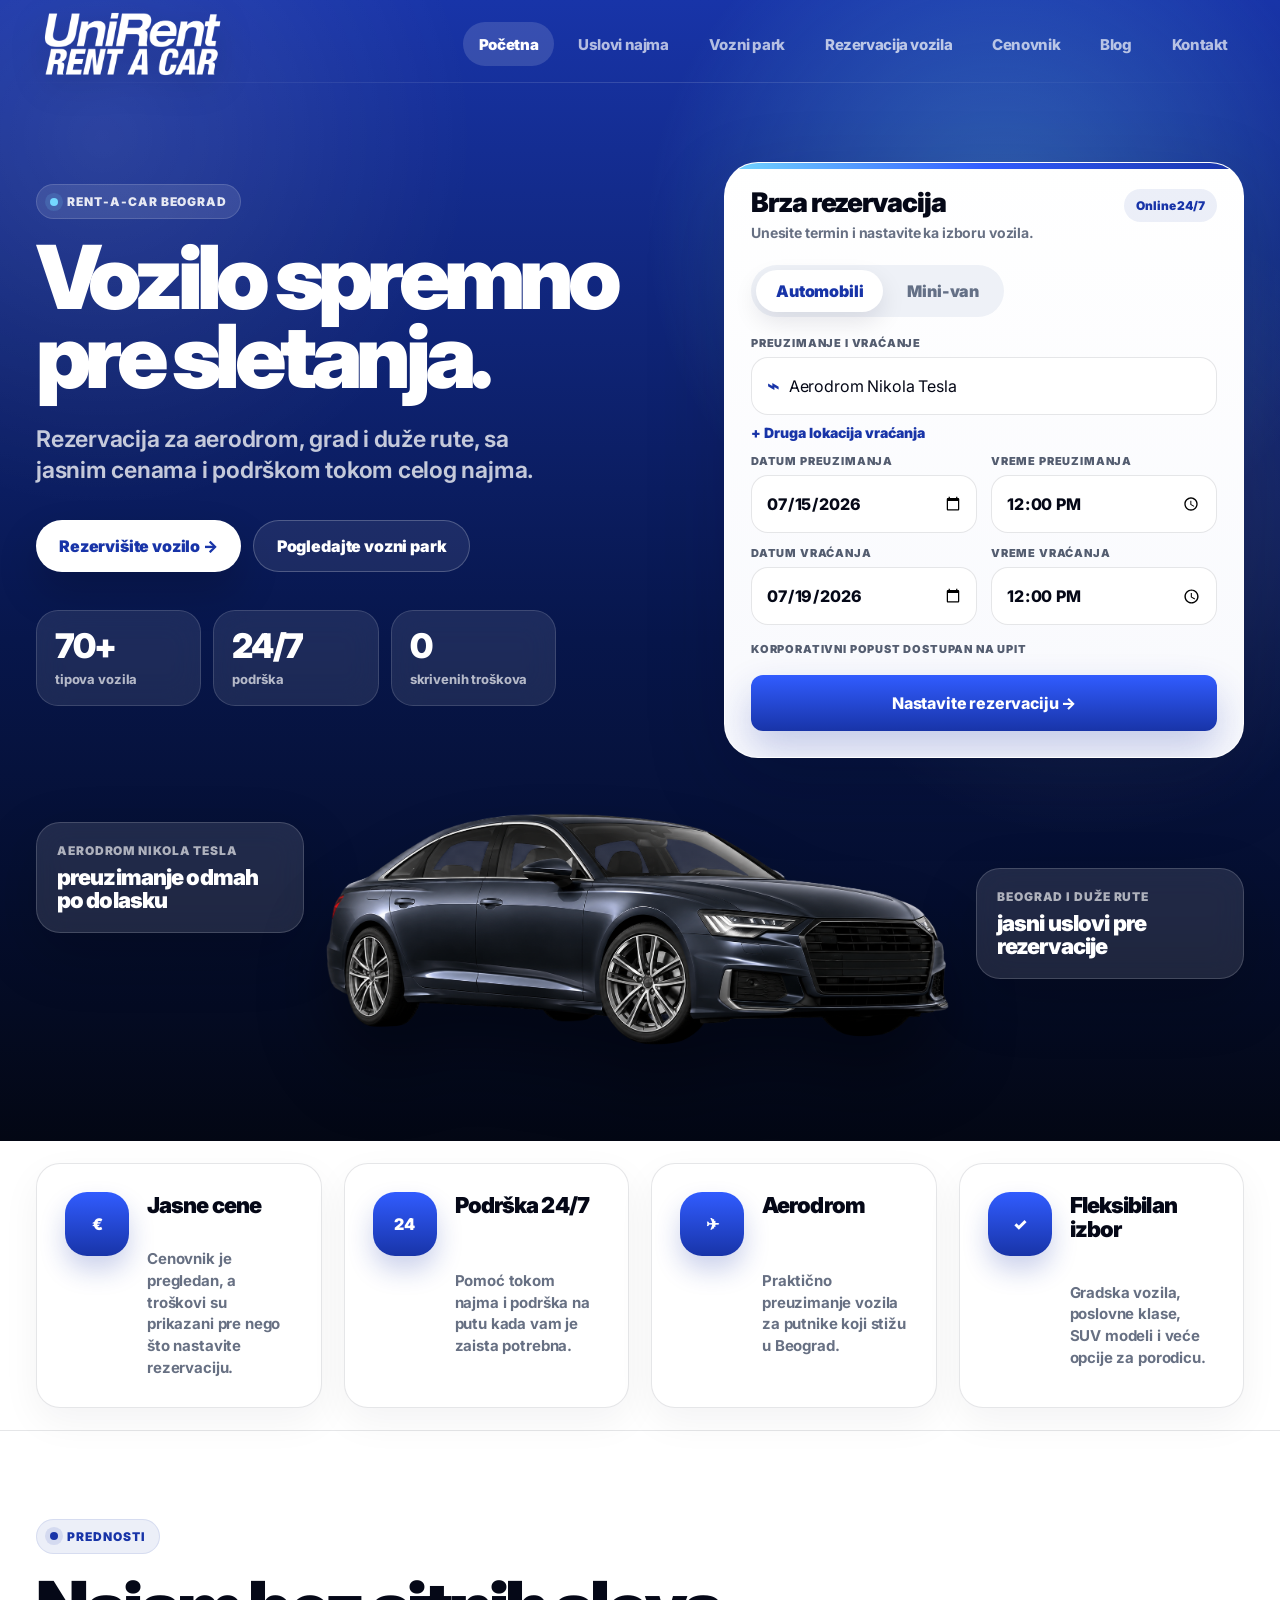
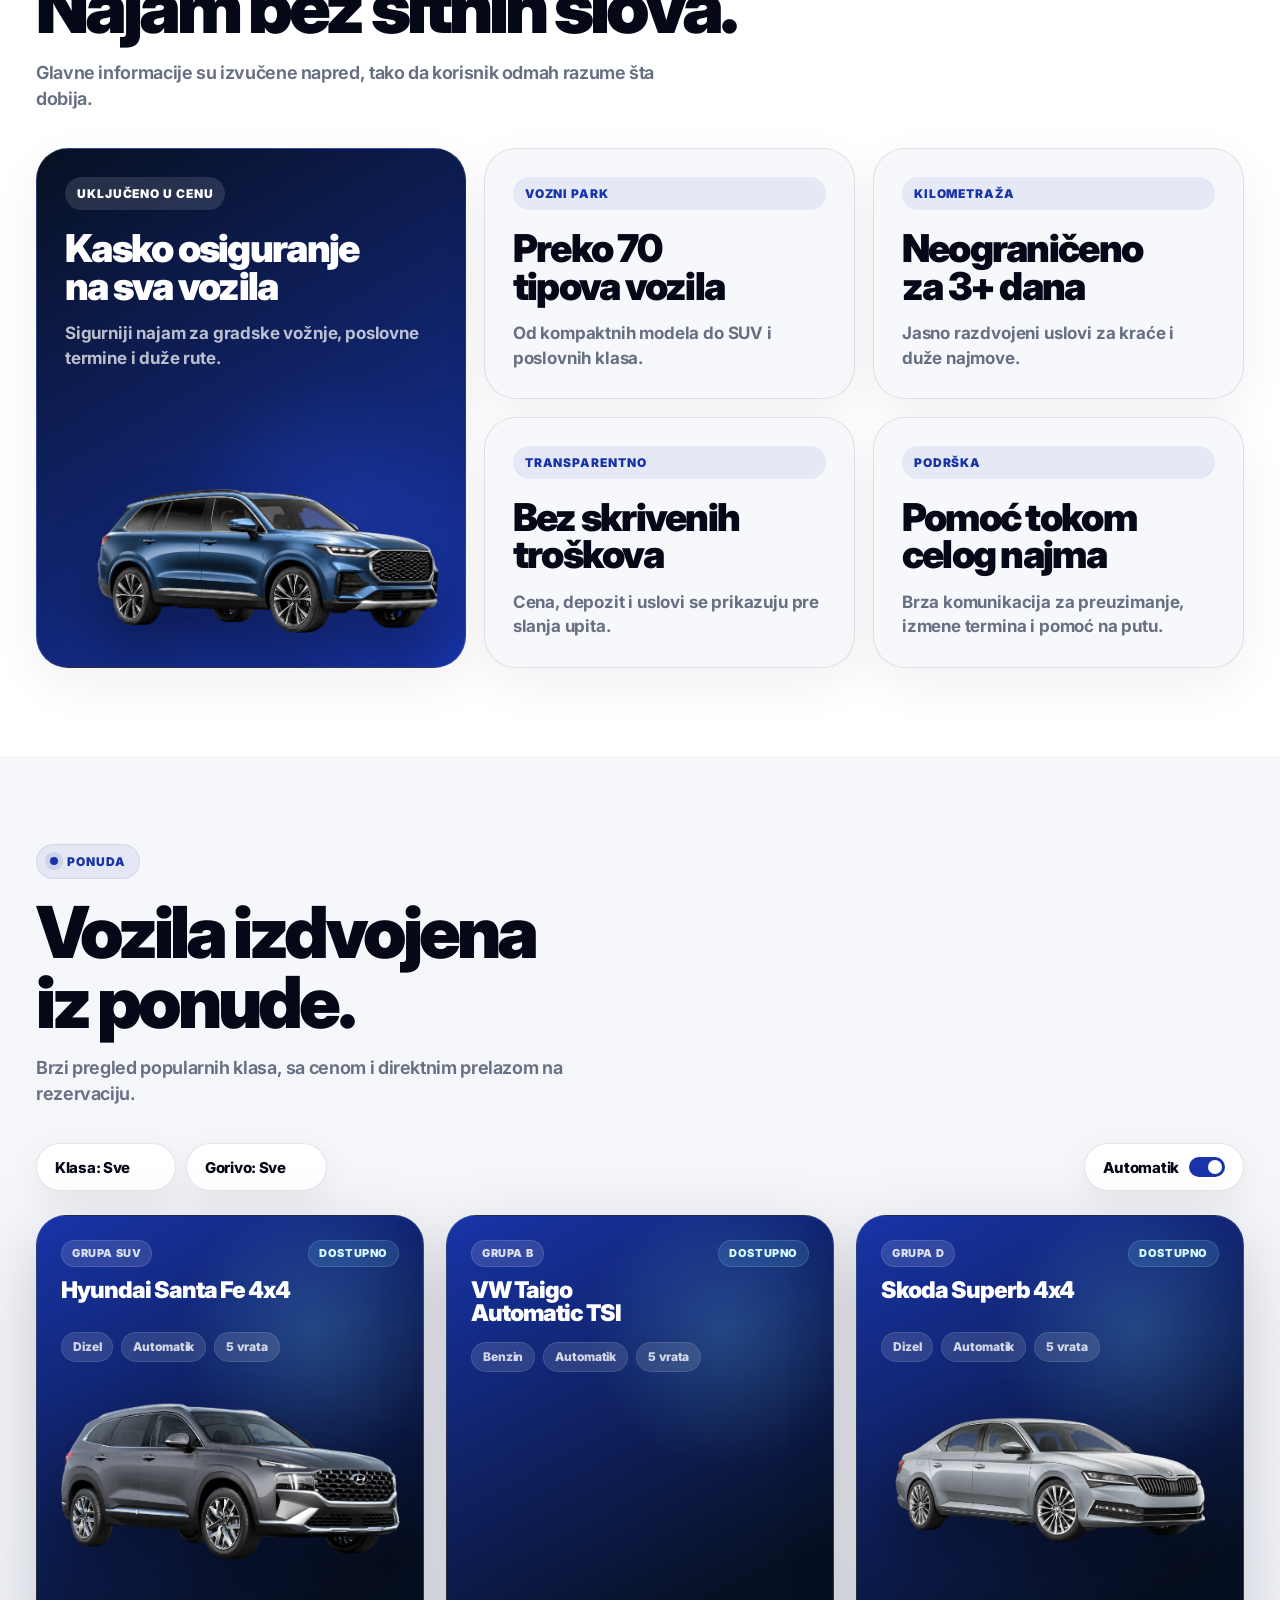
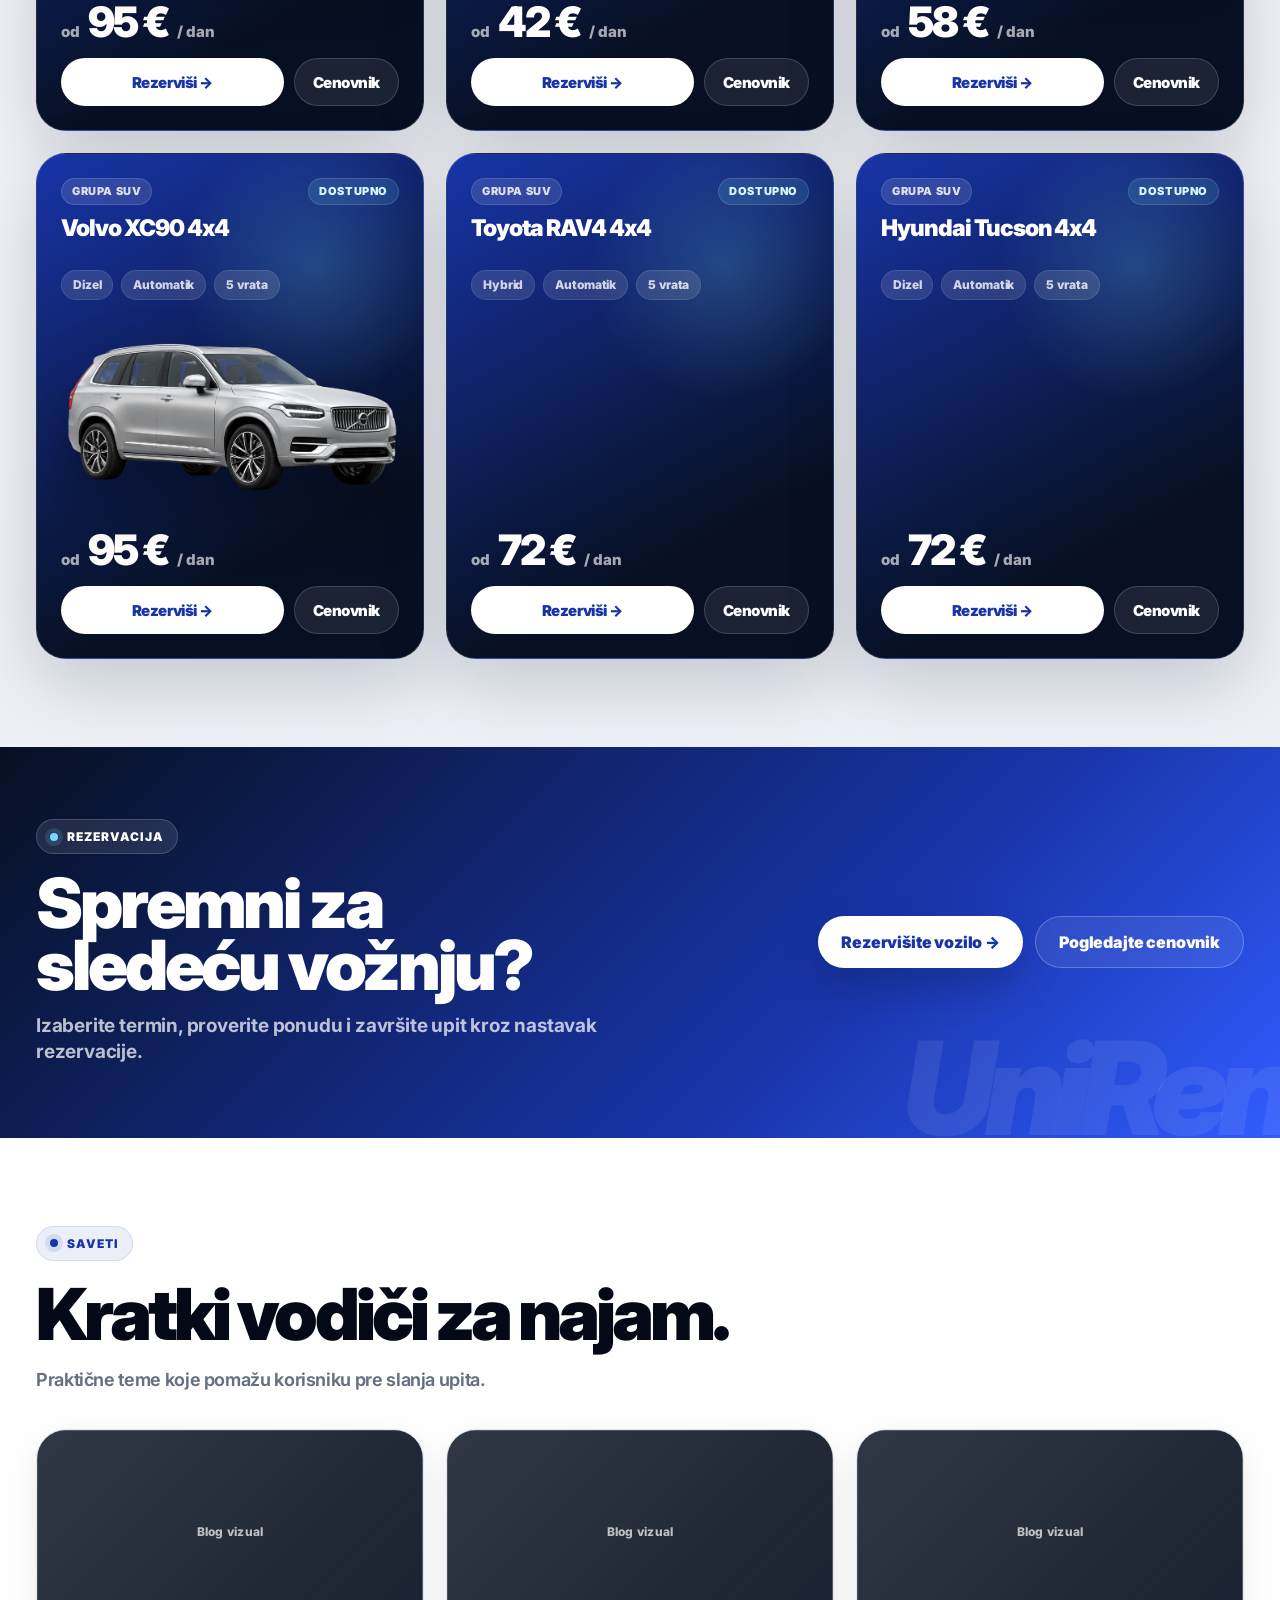
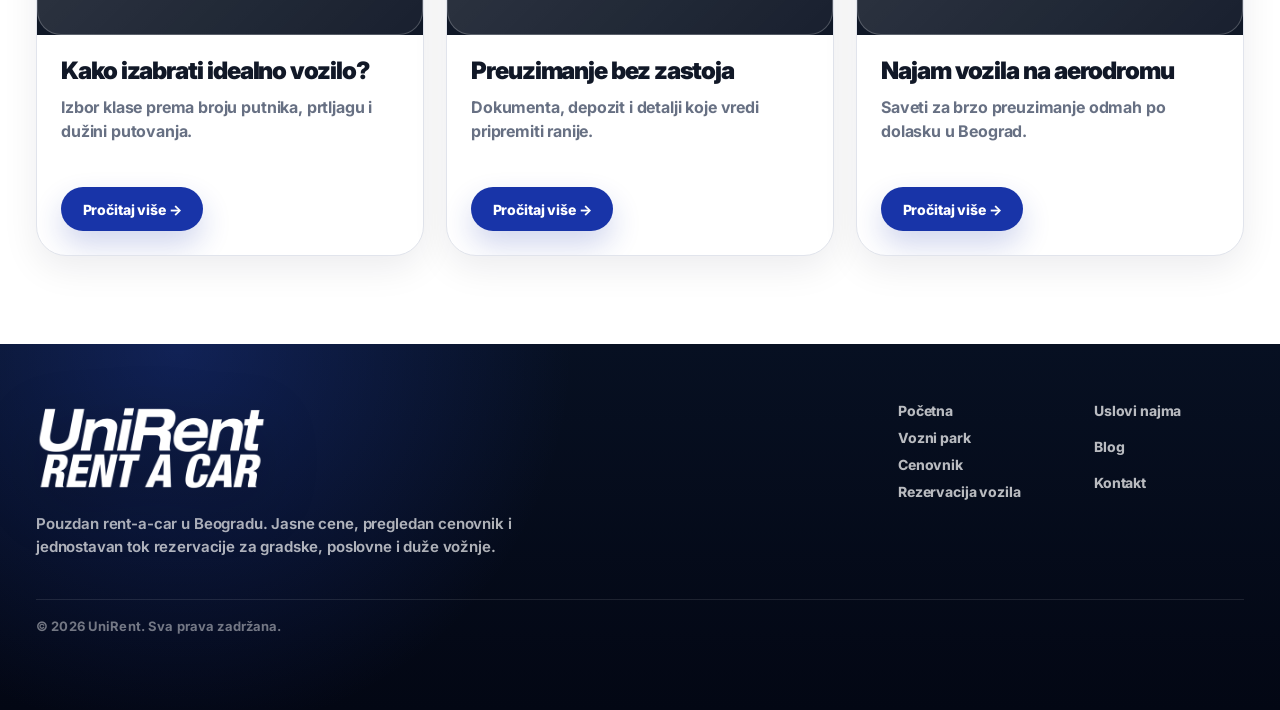
==== commit ddec5f22: "Fix mobile menu, pricing CTA and vehicle cards" ====
--- a/index.html
+++ b/index.html
@@ -118,31 +118,6 @@
       </div>
     </section>
 
-    <section class="taste-process section" aria-label="Tok rezervacije">
-      <div class="container taste-section-head reveal">
-        <span class="section-kicker">Proces</span>
-        <h2>Tri koraka bez lutanja.</h2>
-        <p>Početna strana vodi korisnika od termina do konkretnog vozila i završne forme.</p>
-      </div>
-      <div class="container taste-process-grid">
-        <article class="taste-step reveal">
-          <span>01</span>
-          <h3>Unesite termin</h3>
-          <p>Datum, vreme i lokacija postavljaju osnovu rezervacije.</p>
-        </article>
-        <article class="taste-step taste-step-raised reveal">
-          <span>02</span>
-          <h3>Izaberite vozilo</h3>
-          <p>Filtrirajte po klasi, gorivu i menjaču, pa pređite na detalje.</p>
-        </article>
-        <article class="taste-step reveal">
-          <span>03</span>
-          <h3>Pošaljite upit</h3>
-          <p>Finalni korak skuplja podatke i ostavlja pregledan trag rezervacije.</p>
-        </article>
-      </div>
-    </section>
-
     <section class="taste-benefits section" id="o-nama">
       <div class="container taste-section-head reveal">
         <span class="section-kicker">Prednosti</span>
--- a/css/taste-final.css
+++ b/css/taste-final.css
@@ -955,3 +955,743 @@
   body .brand-logo{width:150px!important;max-height:56px!important;}
   body .footer-brand-logo{width:190px!important;}
 }
+
+/* v6 mobile UX pass — responsive fixes across every page */
+:root{
+  --ur-mobile-gutter:clamp(18px,5vw,28px);
+  --ur-mobile-radius:22px;
+}
+html{overflow-x:hidden!important;}
+body{min-width:0!important;overflow-x:hidden!important;}
+img,svg,video{max-width:100%;}
+input,select,textarea,button{font-size:16px!important;}
+button,a,input,select,textarea{touch-action:manipulation;}
+
+/* Prevent old visual layers from forcing narrow/condensed text on phone */
+@media(max-width:760px){
+  body,body *{font-stretch:normal!important;}
+  h1,h2,h3,h4,.hero-copy h1,.v12-hero-copy h1,.checkout-copy-v25 h1,.taste-hero h2,.taste-section-head h2,.period-title{
+    letter-spacing:-.035em!important;
+    word-spacing:0!important;
+    overflow-wrap:normal!important;
+    hyphens:none!important;
+  }
+  p,li,dd,dt,label,small,span,a,button,input,select,textarea{
+    letter-spacing:-.005em!important;
+  }
+}
+
+/* One mobile grid/gutter system */
+@media(max-width:980px){
+  body .container,
+  body.taste-home .container,
+  body.taste-home .footer .container,
+  body .filters,
+  body .toolbar,
+  .reservation-next-v25 .container{
+    width:min(100% - 36px,1320px)!important;
+    max-width:1320px!important;
+  }
+  body .navlinks{
+    max-height:calc(100vh - 110px)!important;
+    overflow:auto!important;
+    overscroll-behavior:contain!important;
+  }
+  body .navlinks a{min-height:48px!important;}
+}
+@media(max-width:760px){
+  body .container,
+  body.taste-home .container,
+  body.taste-home .footer .container,
+  body .filters,
+  body .toolbar,
+  .reservation-next-v25 .container{
+    width:calc(100% - (var(--ur-mobile-gutter) * 2))!important;
+  }
+  body .nav,body .topbar .nav,body .page-nav .nav,body .taste-hero .nav,body .checkout-hero-v25 .nav{
+    height:72px!important;
+    min-height:72px!important;
+    gap:12px!important;
+  }
+  body .topbar,body header.topbar,body .page-nav{
+    min-height:72px!important;
+  }
+  body .brand-logo{width:142px!important;max-height:52px!important;}
+  body .menu,body .hamb{min-height:40px!important;padding:0 14px!important;font-size:13px!important;}
+  body .navlinks{
+    top:calc(100% + 8px)!important;
+    left:0!important;
+    right:0!important;
+    padding:10px!important;
+    border-radius:18px!important;
+  }
+}
+
+/* Homepage mobile */
+@media(max-width:980px){
+  body.taste-home .taste-hero-grid{
+    grid-template-columns:1fr!important;
+    gap:28px!important;
+    padding-top:44px!important;
+  }
+  body.taste-home .taste-hero-copy{max-width:100%!important;padding-top:0!important;}
+  body.taste-home .taste-booking{width:100%!important;max-width:620px!important;justify-self:start!important;}
+  body.taste-home .taste-hero-visual{margin-top:26px!important;}
+  body.taste-home .taste-route-card{display:none!important;}
+}
+@media(max-width:760px){
+  body.taste-home .taste-hero{padding-bottom:34px!important;}
+  body.taste-home .taste-hero-grid{padding-top:30px!important;gap:22px!important;}
+  body.taste-home .taste-hero h2,
+  body .taste-hero h2{
+    font-size:clamp(42px,14vw,58px)!important;
+    line-height:.94!important;
+    max-width:100%!important;
+  }
+  body.taste-home .taste-hero-copy p{font-size:17px!important;line-height:1.44!important;margin-top:18px!important;}
+  body.taste-home .taste-hero-actions{display:grid!important;grid-template-columns:1fr!important;gap:10px!important;margin-top:24px!important;}
+  body.taste-home .taste-hero-actions a{width:100%!important;}
+  body.taste-home .taste-proof{grid-template-columns:repeat(3,minmax(0,1fr))!important;gap:8px!important;margin-top:22px!important;}
+  body.taste-home .taste-proof div{padding:12px 9px!important;border-radius:16px!important;}
+  body.taste-home .taste-proof dt{font-size:24px!important;}
+  body.taste-home .taste-proof dd{font-size:11px!important;line-height:1.1!important;}
+  body.taste-home .taste-booking{border-radius:24px!important;padding:20px!important;}
+  body.taste-home .taste-booking-top{display:grid!important;grid-template-columns:1fr!important;gap:12px!important;}
+  body.taste-home .taste-booking-top strong{font-size:24px!important;}
+  body.taste-home .booking-form{grid-template-columns:1fr!important;gap:12px!important;}
+  body.taste-home .tabs{display:grid!important;grid-template-columns:1fr 1fr!important;}
+  body.taste-home .field,.taste-home .field.input{min-height:52px!important;}
+  body.taste-home .taste-hero-visual{min-height:170px!important;height:auto!important;margin:16px auto 0!important;}
+  body.taste-home .taste-hero-car{height:170px!important;max-width:100%!important;}
+  body.taste-home .taste-hero-car img{height:170px!important;object-fit:contain!important;}
+  body.taste-home .taste-trust-grid{grid-template-columns:1fr!important;gap:12px!important;}
+  body.taste-home .taste-trust article{grid-template-columns:44px 1fr!important;padding:16px!important;border-radius:20px!important;}
+  body.taste-home .taste-trust article h2{font-size:20px!important;margin-bottom:8px!important;}
+  body.taste-home .taste-trust article p{font-size:14px!important;}
+  body.taste-home .taste-process-grid,
+  body.taste-home .taste-benefit-grid{grid-template-columns:1fr!important;gap:14px!important;}
+  body.taste-home .taste-step-raised{transform:none!important;}
+  body.taste-home .taste-benefit-main{grid-column:auto!important;min-height:auto!important;}
+  body.taste-home .taste-feature-car{height:170px!important;}
+}
+
+/* Reusable mobile page sections */
+@media(max-width:760px){
+  body main{padding-top:34px!important;padding-bottom:48px!important;}
+  body .page-content{padding:34px 0 48px!important;}
+  body .section,
+  body .fleet-section{padding:42px 0 52px!important;}
+  body .section-head,
+  body .title,
+  body .taste-section-head,
+  body .blog-section-head-v12,
+  body .form-intro{ text-align:left!important; }
+  body .section-head h2,
+  body .title h2,
+  body .taste-section-head h2,
+  body .period-title,
+  body .page-hero-lite h1,
+  body .v12-hero-copy h1,
+  body .hero-copy h1,
+  body .checkout-copy-v25 h1{
+    font-size:clamp(32px,10vw,44px)!important;
+    line-height:1!important;
+    max-width:100%!important;
+  }
+  body .section-head p,
+  body .title p,
+  body .taste-section-head p,
+  body .v12-hero-copy p,
+  body .hero-copy p,
+  body .checkout-copy-v25 p{
+    font-size:16px!important;
+    line-height:1.45!important;
+    max-width:100%!important;
+  }
+  body .cta-row,
+  body .taste-hero-actions,
+  body .conversion-grid .cta-row{
+    display:grid!important;
+    grid-template-columns:1fr!important;
+    width:100%!important;
+    gap:10px!important;
+  }
+  body .cta-primary,body .cta-secondary,body .taste-btn,body .btn,body .more{
+    width:100%!important;
+    min-height:52px!important;
+    text-align:center!important;
+  }
+  body .conversion-strip{padding:38px 0!important;}
+  body .conversion-grid{display:grid!important;grid-template-columns:1fr!important;gap:22px!important;}
+  body .conversion-strip h2{font-size:32px!important;line-height:1!important;}
+}
+
+/* Fleet and vehicle card mobile polish */
+@media(max-width:760px){
+  body .toolbar,
+  body .filters{
+    display:grid!important;
+    grid-template-columns:1fr!important;
+    gap:12px!important;
+    width:100%!important;
+    margin-bottom:24px!important;
+  }
+  body .filter-group,
+  body .filter-left,
+  body .toolbar .filters{
+    display:grid!important;
+    grid-template-columns:1fr!important;
+    gap:10px!important;
+    width:100%!important;
+  }
+  body .select-wrap,
+  body .pill-select,
+  body .filter-select,
+  body .filter,
+  body .select,
+  body .switch,
+  body .toggle{
+    width:100%!important;
+    max-width:none!important;
+    min-height:50px!important;
+  }
+  body .switch,body .toggle{justify-content:space-between!important;}
+  body .fleet-grid,
+  body #fleetGrid,
+  body .cards,
+  body #carGrid{grid-template-columns:1fr!important;gap:16px!important;}
+  body .fleet-grid > .vehicle-card-v8,
+  body .fleet-grid > .car-card.vehicle-card-v8,
+  body .cards > .vehicle-card-v8,
+  body #carGrid > .vehicle-card-v8,
+  body #fleetGrid > .vehicle-card-v8{
+    min-height:auto!important;
+    padding:18px!important;
+    border-radius:24px!important;
+  }
+  body .vehicle-card-head{min-height:auto!important;display:grid!important;grid-template-columns:1fr auto!important;gap:10px!important;}
+  body .vehicle-card-v8 h3,
+  body .vehicle-card-v8 .car-title{font-size:25px!important;line-height:1!important;margin-top:10px!important;}
+  body .vehicle-card-v8 .tags{margin-top:14px!important;gap:7px!important;}
+  body .vehicle-card-v8 .tag{font-size:12px!important;padding:8px 10px!important;}
+  body .vehicle-card-v8 .car-pic,
+  body .vehicle-card-v8 .car-img-zone,
+  body .vehicle-card-v8 .fleet-image{
+    height:160px!important;
+    min-height:160px!important;
+    flex-basis:160px!important;
+    margin:8px -8px 4px!important;
+  }
+  body .vehicle-card-v8 .fleet-image img,
+  body .vehicle-card-v8 .car-img-zone img,
+  body .vehicle-card-v8 .car-pic img{
+    height:160px!important;
+    max-height:160px!important;
+  }
+  body .vehicle-card-v8 .price{margin-top:8px!important;align-items:flex-end!important;}
+  body .vehicle-card-v8 .price strong{font-size:38px!important;}
+  body .vehicle-card-v8 .price span,
+  body .vehicle-card-v8 .price small,
+  body .vehicle-card-v8 .price-prefix,
+  body .vehicle-card-v8 .price-suffix{font-size:14px!important;}
+  body .vehicle-card-v8 .vehicle-actions{grid-template-columns:1fr!important;gap:9px!important;margin-top:14px!important;}
+  body .vehicle-card-v8 .vehicle-primary,
+  body .vehicle-card-v8 .vehicle-secondary,
+  body .vehicle-card-v8 .card-btn,
+  body .vehicle-card-v8 .more{width:100%!important;min-height:50px!important;}
+}
+
+/* Cenovnik: mobile tables become usable cards instead of cramped horizontal rows */
+.result-status{display:inline-flex;align-items:center;color:#667085;font-weight:800;font-size:13px;}
+@media(max-width:760px){
+  body .intro{display:grid!important;grid-template-columns:1fr!important;gap:18px!important;margin-bottom:28px!important;}
+  body .intro h1{font-size:36px!important;line-height:1!important;margin-bottom:14px!important;}
+  body .date-pill{width:100%!important;justify-content:center!important;white-space:normal!important;text-align:center!important;line-height:1.2!important;padding:14px 18px!important;}
+  body .tools{display:grid!important;grid-template-columns:1fr!important;gap:10px!important;margin-top:0!important;}
+  body .search,body .select{width:100%!important;min-width:0!important;height:50px!important;}
+  .price-overview{grid-template-columns:1fr!important;gap:12px!important;margin-bottom:28px!important;}
+  .price-overview-card{padding:18px!important;border-radius:20px!important;}
+  .period-title{margin-bottom:14px!important;}
+  .section-label{display:grid!important;grid-template-columns:1fr!important;gap:10px!important;margin:32px 0 14px!important;}
+  .section-label .date-pill{justify-self:start!important;}
+  .pricing-table-card{background:transparent!important;border:0!important;box-shadow:none!important;overflow:visible!important;margin-bottom:24px!important;}
+  .table-meta{display:grid!important;gap:4px!important;padding:16px!important;border-radius:20px!important;background:#fff!important;border:1px solid rgba(8,13,35,.08)!important;margin-bottom:12px!important;}
+  .table-meta span{font-size:17px!important;}
+  .table-meta small{font-size:13px!important;line-height:1.35!important;}
+  .table-wrap{overflow:visible!important;padding:0!important;}
+  .pricing-table,
+  .pricing-table tbody,
+  .pricing-table tr,
+  .pricing-table td{display:block;width:100%!important;min-width:0!important;}
+  .pricing-table thead{display:none!important;}
+  .pricing-table{border-spacing:0!important;border-collapse:separate!important;}
+  .pricing-table tbody{display:grid!important;gap:12px!important;}
+  .pricing-table tbody tr{
+    display:grid!important;
+    grid-template-columns:1fr!important;
+    background:#fff!important;
+    border:1px solid rgba(8,13,35,.09)!important;
+    border-radius:22px!important;
+    box-shadow:0 14px 38px rgba(8,13,35,.06)!important;
+    padding:4px 0!important;
+    overflow:hidden!important;
+  }
+  .pricing-table tbody tr[style*="display: none"]{display:none!important;}
+  .pricing-table tbody td{
+    display:flex!important;
+    align-items:center!important;
+    justify-content:space-between!important;
+    gap:16px!important;
+    min-height:44px!important;
+    padding:11px 16px!important;
+    border-bottom:1px solid rgba(8,13,35,.07)!important;
+    white-space:normal!important;
+    text-align:right!important;
+    color:#111827!important;
+    font-size:14px!important;
+    line-height:1.25!important;
+  }
+  .pricing-table tbody td::before{
+    content:attr(data-label);
+    flex:0 0 44%;
+    max-width:44%;
+    color:#667085!important;
+    font-size:11px!important;
+    font-weight:950!important;
+    letter-spacing:.07em!important;
+    text-transform:uppercase!important;
+    text-align:left!important;
+  }
+  .pricing-table tbody td:first-child{
+    justify-content:flex-start!important;
+    border-bottom:0!important;
+    padding:16px 16px 6px!important;
+  }
+  .pricing-table tbody td:first-child::before{display:none!important;}
+  .pricing-table tbody td:first-child{font-size:12px!important;color:#1834a8!important;letter-spacing:.08em!important;text-transform:uppercase!important;}
+  .pricing-table tbody td:nth-child(2){display:block!important;text-align:left!important;font-size:18px!important;line-height:1.15!important;padding:2px 16px 14px!important;font-weight:950!important;color:#050817!important;}
+  .pricing-table tbody td:nth-child(2)::before{display:block!important;max-width:100%!important;margin-bottom:6px!important;}
+  .pricing-table tbody td:last-child{border-bottom:0!important;display:block!important;padding:14px 16px 16px!important;}
+  .pricing-table tbody td:last-child::before{display:none!important;}
+  .price-reserve-link{width:100%!important;min-height:50px!important;display:flex!important;align-items:center!important;justify-content:center!important;border-radius:999px!important;font-size:15px!important;}
+  .note-grid{grid-template-columns:1fr!important;gap:12px!important;}
+}
+
+/* Reservation first page: keep forms and buttons thumb-friendly */
+@media(max-width:980px){
+  body.reservation-v10 .hero{padding-top:96px!important;padding-bottom:42px!important;min-height:auto!important;}
+  body.reservation-v10 .hero-grid{display:grid!important;grid-template-columns:1fr!important;gap:26px!important;}
+  body.reservation-v10 .hero-content{display:block!important;}
+  body.reservation-v10 .hero-car-wrap{position:relative!important;right:auto!important;bottom:auto!important;transform:none!important;width:100%!important;height:250px!important;margin:20px auto 0!important;}
+  body.reservation-v10 .reservation-shell-v10{grid-template-columns:1fr!important;max-width:100%!important;}
+}
+@media(max-width:760px){
+  body.reservation-v10 .hero{padding-top:88px!important;}
+  body.reservation-v10 .hero h1{font-size:40px!important;line-height:1!important;}
+  body.reservation-v10 .hero p{font-size:18px!important;line-height:1.35!important;margin-bottom:18px!important;}
+  body.reservation-v10 .booking-steps-v10{grid-template-columns:1fr!important;gap:8px!important;margin-bottom:14px!important;}
+  body.reservation-v10 .booking-step-v10{min-height:58px!important;padding:12px!important;border-radius:16px!important;}
+  body.reservation-v10 .reservation-flow-card-v10,
+  body.reservation-v10 .reservation-summary-card-v10,
+  body.reservation-v10 .reservation-contact-panel-v10{border-radius:22px!important;padding:18px!important;}
+  body.reservation-v10 .flow-card-head-v10{display:grid!important;gap:12px!important;}
+  body.reservation-v10 .reservation-box{grid-template-columns:1fr!important;gap:12px!important;}
+  body.reservation-v10 .fake-input{height:54px!important;border-radius:16px!important;}
+  body.reservation-v10 .reservation-action-row-v10{display:grid!important;grid-template-columns:1fr!important;gap:12px!important;}
+  body.reservation-v10 .reserve-hero{width:100%!important;justify-content:center!important;margin:0!important;min-height:52px!important;}
+  body.reservation-v10 .hero-car-wrap{height:180px!important;margin-top:12px!important;}
+  body.reservation-v10 .reservation-contact-panel-v10{display:grid!important;grid-template-columns:1fr!important;gap:18px!important;}
+  body.reservation-v10 .booking-contact-form-v10{display:grid!important;grid-template-columns:1fr!important;gap:12px!important;}
+  body.reservation-v10 .booking-contact-form-v10 label{display:grid!important;gap:7px!important;}
+  body.reservation-v10 .booking-contact-form-v10 input,
+  body.reservation-v10 .booking-contact-form-v10 textarea{width:100%!important;min-width:0!important;}
+  body.reservation-v10 .selected-panel{left:14px!important;right:14px!important;bottom:14px!important;min-width:0!important;}
+}
+
+/* Reservation details page mobile */
+@media(max-width:760px){
+  .reservation-next-v25 .checkout-hero-v25{padding:16px 0 44px!important;}
+  .reservation-next-v25 .checkout-hero-grid-v25{grid-template-columns:1fr!important;gap:22px!important;padding-top:28px!important;}
+  .reservation-next-v25 .checkout-copy-v25 h1{font-size:40px!important;line-height:1!important;}
+  .reservation-next-v25 .checkout-copy-v25 p{font-size:17px!important;line-height:1.42!important;margin-bottom:22px!important;}
+  .reservation-next-v25 .checkout-steps-v25{grid-template-columns:1fr!important;gap:8px!important;}
+  .reservation-next-v25 .checkout-steps-v25 span{min-height:52px!important;border-radius:16px!important;}
+  .reservation-next-v25 .selected-car-hero-v25{border-radius:22px!important;padding:18px!important;}
+  .reservation-next-v25 .selected-car-hero-v25 img{width:108%!important;}
+  .reservation-next-v25 .checkout-main-v25{padding:36px 0 48px!important;}
+  .reservation-next-v25 .checkout-layout-v25{grid-template-columns:1fr!important;gap:18px!important;}
+  .reservation-next-v25 .checkout-section-head-v25{padding:22px 18px!important;display:grid!important;gap:12px!important;}
+  .reservation-next-v25 .checkout-section-head-v25 h2{font-size:32px!important;line-height:1!important;}
+  .reservation-next-v25 .reservation-next-form-v25{padding:22px 18px!important;gap:22px!important;}
+  .reservation-next-v25 .form-grid-v25,
+  .reservation-next-v25 .extras-grid-v25,
+  .reservation-next-v25 .checkout-summary-v25{grid-template-columns:1fr!important;gap:12px!important;}
+  .reservation-next-v25 .form-grid-v25 input,
+  .reservation-next-v25 .form-grid-v25 select,
+  .reservation-next-v25 .note-field-v25 textarea{height:54px!important;border-radius:16px!important;font-size:16px!important;}
+  .reservation-next-v25 .extra-card-v25{padding:14px!important;border-radius:16px!important;}
+  .reservation-next-v25 .extra-card-v25.wide{grid-column:auto!important;}
+  .reservation-next-v25 .checkout-submit-v25{width:100%!important;min-height:56px!important;border-radius:18px!important;}
+  .reservation-next-v25 .checkout-summary-v25{position:relative!important;top:auto!important;}
+}
+
+/* Blog + contact pages */
+@media(max-width:980px){
+  .blog-v12 .v12-hero-grid,
+  .contact-v12 .v12-hero-grid,
+  .blog-layout-v12,
+  .contact-main-v12{grid-template-columns:1fr!important;}
+}
+@media(max-width:760px){
+  .blog-v12 .page-hero-lite,
+  .contact-v12 .page-hero-lite{padding:92px 0 44px!important;}
+  .v12-hero-grid{gap:20px!important;}
+  .v12-hero-metrics{grid-template-columns:1fr!important;gap:10px!important;}
+  .v12-metric{padding:14px!important;border-radius:18px!important;}
+  .blog-v12 .v12-hero-panel.car-panel-v22,
+  .contact-v12 .v12-hero-panel.car-panel-v22{min-height:180px!important;border-radius:22px!important;}
+  .blog-v12 .v12-hero-panel.car-panel-v22 img,
+  .contact-v12 .v12-hero-panel.car-panel-v22 img{width:112%!important;transform:translateY(8px)!important;}
+  .contact-quick-v12,
+  .contact-process-v12,
+  .article-grid,
+  .article-grid.v12-grid,
+  .faq-grid{grid-template-columns:1fr!important;gap:14px!important;}
+  .blog-layout-v12{gap:20px!important;}
+  .featured-article-v12{grid-template-columns:1fr!important;border-radius:22px!important;}
+  .featured-content-v12{padding:20px!important;}
+  .article-card{border-radius:22px!important;overflow:hidden!important;}
+  .article-card img{height:180px!important;}
+  .blog-sidebar-v12{display:grid!important;gap:14px!important;}
+  .contact-main-v12{gap:18px!important;}
+  .form-card.v12-form-card .form-intro,
+  .contact-form.v12-form,
+  .form-note.v12-note{padding-left:18px!important;padding-right:18px!important;}
+  .contact-form.v12-form{grid-template-columns:1fr!important;gap:12px!important;}
+  .contact-form.v12-form label,
+  .contact-form.v12-form .full{grid-column:auto!important;}
+  .contact-form.v12-form input,
+  .contact-form.v12-form select,
+  .contact-form.v12-form textarea{width:100%!important;min-width:0!important;}
+}
+
+/* Uslovi page: prevent long legal text from feeling crushed */
+@media(max-width:760px){
+  .hero-sub{min-height:auto!important;padding:92px 0 40px!important;}
+  .hero-sub .hero-inner{height:auto!important;display:block!important;padding:0!important;}
+  .hero-sub .hero-copy{width:100%!important;}
+  .hero-sub .hero-car{position:relative!important;right:auto!important;bottom:auto!important;translate:0 0!important;width:100%!important;height:170px!important;margin-top:18px!important;}
+  .terms section{margin-bottom:28px!important;}
+  .terms h2{font-size:24px!important;line-height:1.08!important;}
+  .terms h3{font-size:15px!important;line-height:1.2!important;}
+  .terms p,.terms li{font-size:15px!important;line-height:1.5!important;}
+}
+
+
+/* v7 mobile hard-fixes — menu state + cenovnik cards without horizontal overflow */
+@media(max-width:980px){
+  body .nav{isolation:isolate!important;}
+  body .menu,
+  body .hamb{
+    position:relative!important;
+    z-index:1002!important;
+  }
+  body .navlinks{
+    display:none!important;
+    visibility:hidden!important;
+    opacity:0!important;
+    pointer-events:none!important;
+    transform:translateY(-4px)!important;
+    transition:opacity .16s ease,transform .16s ease!important;
+  }
+  body .navlinks.is-open{
+    display:flex!important;
+    visibility:visible!important;
+    opacity:1!important;
+    pointer-events:auto!important;
+    transform:translateY(0)!important;
+  }
+  body:not(.nav-menu-open) .navlinks:not(.is-open){display:none!important;}
+}
+@media(max-width:760px){
+  html,body{width:100%!important;max-width:100%!important;overflow-x:hidden!important;}
+  main,section,header,footer,.container{max-width:100%!important;min-width:0!important;}
+  body .topbar,body header.topbar,body .page-nav{
+    position:relative!important;
+    z-index:100!important;
+  }
+  body .navlinks{
+    max-width:100%!important;
+    width:100%!important;
+    box-sizing:border-box!important;
+  }
+  body .navlinks a{
+    justify-content:center!important;
+    text-align:center!important;
+    font-size:17px!important;
+    min-height:54px!important;
+  }
+}
+
+/* Cenovnik: override old #priceTable min-width rules and replace table-scroll UX with true cards */
+@media(max-width:760px){
+  :is(body.page-cenovnik,body:has(.pricing-table-card)) main{padding-top:34px!important;padding-bottom:44px!important;}
+  :is(body.page-cenovnik,body:has(.pricing-table-card)) .container{width:calc(100% - 32px)!important;}
+  :is(body.page-cenovnik,body:has(.pricing-table-card)) .intro{
+    padding:0!important;
+    border:0!important;
+    background:transparent!important;
+    box-shadow:none!important;
+    margin-bottom:22px!important;
+  }
+  :is(body.page-cenovnik,body:has(.pricing-table-card)) .intro h1{
+    font-size:clamp(34px,11vw,46px)!important;
+    line-height:.96!important;
+    margin-bottom:14px!important;
+  }
+  :is(body.page-cenovnik,body:has(.pricing-table-card)) .price-overview-card.primary{border-radius:24px!important;}
+  :is(body.page-cenovnik,body:has(.pricing-table-card)) .period-title{
+    font-size:clamp(31px,10vw,44px)!important;
+    line-height:1!important;
+    margin:32px 0 16px!important;
+  }
+  :is(body.page-cenovnik,body:has(.pricing-table-card)) .table-card,
+  :is(body.page-cenovnik,body:has(.pricing-table-card)) .pricing-table-card{
+    width:100%!important;
+    max-width:100%!important;
+    min-width:0!important;
+    padding:0!important;
+    margin:0 0 26px!important;
+    border:0!important;
+    border-radius:0!important;
+    background:transparent!important;
+    box-shadow:none!important;
+    overflow:visible!important;
+  }
+  :is(body.page-cenovnik,body:has(.pricing-table-card)) .table-meta{
+    display:grid!important;
+    gap:5px!important;
+    width:100%!important;
+    padding:16px!important;
+    border-radius:22px!important;
+    margin:0 0 14px!important;
+    background:#fff!important;
+    border:1px solid rgba(8,13,35,.10)!important;
+    box-shadow:0 12px 30px rgba(8,13,35,.06)!important;
+  }
+  :is(body.page-cenovnik,body:has(.pricing-table-card)) .table-meta span{font-size:18px!important;line-height:1.15!important;}
+  :is(body.page-cenovnik,body:has(.pricing-table-card)) .table-meta small{font-size:13px!important;line-height:1.35!important;color:#667085!important;}
+  :is(body.page-cenovnik,body:has(.pricing-table-card)) .table-wrap{
+    width:100%!important;
+    max-width:100%!important;
+    min-width:0!important;
+    overflow:visible!important;
+    padding:0!important;
+    border-radius:0!important;
+  }
+  :is(body.page-cenovnik,body:has(.pricing-table-card)) .table-wrap::after{display:none!important;content:none!important;}
+  :is(body.page-cenovnik,body:has(.pricing-table-card)) #priceTable,
+  :is(body.page-cenovnik,body:has(.pricing-table-card)) #priceTable2,
+  :is(body.page-cenovnik,body:has(.pricing-table-card)) .pricing-table{
+    width:100%!important;
+    max-width:100%!important;
+    min-width:0!important;
+    table-layout:auto!important;
+    display:block!important;
+    border-collapse:separate!important;
+    border-spacing:0!important;
+    overflow:visible!important;
+  }
+  :is(body.page-cenovnik,body:has(.pricing-table-card)) .pricing-table thead{display:none!important;}
+  :is(body.page-cenovnik,body:has(.pricing-table-card)) .pricing-table tbody{
+    display:grid!important;
+    grid-template-columns:1fr!important;
+    gap:14px!important;
+    width:100%!important;
+    max-width:100%!important;
+    min-width:0!important;
+  }
+  :is(body.page-cenovnik,body:has(.pricing-table-card)) .pricing-table tr,
+  :is(body.page-cenovnik,body:has(.pricing-table-card)) .pricing-table tbody tr{
+    display:grid!important;
+    grid-template-columns:1fr!important;
+    width:100%!important;
+    max-width:100%!important;
+    min-width:0!important;
+    border:1px solid rgba(8,13,35,.10)!important;
+    border-radius:24px!important;
+    overflow:hidden!important;
+    background:#fff!important;
+    box-shadow:0 16px 42px rgba(8,13,35,.07)!important;
+  }
+  :is(body.page-cenovnik,body:has(.pricing-table-card)) .pricing-table tbody tr[style*="display: none"]{display:none!important;}
+  :is(body.page-cenovnik,body:has(.pricing-table-card)) .pricing-table th,
+  :is(body.page-cenovnik,body:has(.pricing-table-card)) .pricing-table td,
+  :is(body.page-cenovnik,body:has(.pricing-table-card)) #priceTable td,
+  :is(body.page-cenovnik,body:has(.pricing-table-card)) #priceTable2 td{
+    position:static!important;
+    left:auto!important;
+    right:auto!important;
+    display:flex!important;
+    align-items:center!important;
+    justify-content:space-between!important;
+    gap:14px!important;
+    width:100%!important;
+    max-width:100%!important;
+    min-width:0!important;
+    height:auto!important;
+    min-height:46px!important;
+    padding:11px 16px!important;
+    border:0!important;
+    border-bottom:1px solid rgba(8,13,35,.075)!important;
+    background:#fff!important;
+    box-shadow:none!important;
+    white-space:normal!important;
+    text-align:right!important;
+    color:#050817!important;
+    -webkit-text-fill-color:#050817!important;
+    font-size:15px!important;
+    font-weight:850!important;
+    line-height:1.22!important;
+    overflow:visible!important;
+  }
+  :is(body.page-cenovnik,body:has(.pricing-table-card)) .pricing-table td::before{
+    content:attr(data-label)!important;
+    display:block!important;
+    flex:0 0 auto!important;
+    width:auto!important;
+    max-width:44%!important;
+    color:#8a92a3!important;
+    -webkit-text-fill-color:#8a92a3!important;
+    font-size:11px!important;
+    font-weight:950!important;
+    letter-spacing:.075em!important;
+    text-transform:uppercase!important;
+    line-height:1.15!important;
+    text-align:left!important;
+  }
+  :is(body.page-cenovnik,body:has(.pricing-table-card)) .pricing-table td:first-child{
+    display:block!important;
+    padding:16px 16px 4px!important;
+    min-height:0!important;
+    border-bottom:0!important;
+    color:#1834a8!important;
+    -webkit-text-fill-color:#1834a8!important;
+    font-size:15px!important;
+    font-weight:950!important;
+    letter-spacing:.02em!important;
+    text-align:left!important;
+    text-transform:none!important;
+  }
+  :is(body.page-cenovnik,body:has(.pricing-table-card)) .pricing-table td:first-child::before,
+  :is(body.page-cenovnik,body:has(.pricing-table-card)) .pricing-table td:first-child::after{
+    display:none!important;
+    content:none!important;
+  }
+  :is(body.page-cenovnik,body:has(.pricing-table-card)) .pricing-table td:nth-child(2){
+    display:block!important;
+    padding:4px 16px 15px!important;
+    border-bottom:1px solid rgba(8,13,35,.09)!important;
+    color:#050817!important;
+    -webkit-text-fill-color:#050817!important;
+    font-size:21px!important;
+    font-weight:950!important;
+    line-height:1.08!important;
+    text-align:left!important;
+  }
+  :is(body.page-cenovnik,body:has(.pricing-table-card)) .pricing-table td:nth-child(2)::before{
+    content:attr(data-label)!important;
+    display:block!important;
+    max-width:100%!important;
+    margin-bottom:7px!important;
+  }
+  :is(body.page-cenovnik,body:has(.pricing-table-card)) .pricing-table td:nth-child(n+3):not(:last-child){
+    text-align:right!important;
+    color:#050817!important;
+    -webkit-text-fill-color:#050817!important;
+    font-variant-numeric:tabular-nums!important;
+  }
+  :is(body.page-cenovnik,body:has(.pricing-table-card)) .pricing-table td:nth-child(3){
+    color:#1834a8!important;
+    -webkit-text-fill-color:#1834a8!important;
+    font-weight:950!important;
+  }
+  :is(body.page-cenovnik,body:has(.pricing-table-card)) .pricing-table td:last-child,
+  :is(body.page-cenovnik,body:has(.pricing-table-card)) .pricing-table .price-action-cell{
+    display:block!important;
+    padding:15px 16px 16px!important;
+    border-bottom:0!important;
+    background:#f6f8ff!important;
+  }
+  :is(body.page-cenovnik,body:has(.pricing-table-card)) .pricing-table td:last-child::before{display:none!important;content:none!important;}
+  :is(body.page-cenovnik,body:has(.pricing-table-card)) .price-reserve-link{
+    width:100%!important;
+    max-width:100%!important;
+    min-width:0!important;
+    min-height:52px!important;
+    padding:0 18px!important;
+    border-radius:999px!important;
+    display:flex!important;
+    align-items:center!important;
+    justify-content:center!important;
+    font-size:16px!important;
+    line-height:1!important;
+    white-space:nowrap!important;
+    box-sizing:border-box!important;
+  }
+  :is(body.page-cenovnik,body:has(.pricing-table-card)) .conversion-strip .cta-row,
+  :is(body.page-cenovnik,body:has(.pricing-table-card)) .conversion-grid{
+    grid-template-columns:1fr!important;
+  }
+  :is(body.page-cenovnik,body:has(.pricing-table-card)) .conversion-strip .cta-primary,
+  :is(body.page-cenovnik,body:has(.pricing-table-card)) .conversion-strip .cta-secondary{
+    width:100%!important;
+    min-height:52px!important;
+  }
+  :is(body.page-cenovnik,body:has(.pricing-table-card)) .floating-reserve{display:none!important;}
+}
+
+/* v8 QA fixes — menu navigation, cenovnik CTA color, remove process block, larger mobile car images */
+.taste-process{display:none!important;}
+
+body.page-cenovnik .price-reserve-link,
+body.page-cenovnik .price-reserve-link:visited,
+body.page-cenovnik .price-reserve-link:hover,
+body.page-cenovnik .price-reserve-link:focus{
+  color:#fff!important;
+  -webkit-text-fill-color:#fff!important;
+  background:linear-gradient(180deg,#2f58ff 0%,#1d3fd4 100%)!important;
+  border-color:rgba(255,255,255,.16)!important;
+}
+
+@media(max-width:760px){
+  body .navlinks a{touch-action:manipulation!important;}
+
+  /* Bigger vehicle visuals on phone — cards keep the same style, cars fill the empty middle area better. */
+  body .vehicle-card-v8 .car-pic,
+  body .vehicle-card-v8 .car-img-zone,
+  body .vehicle-card-v8 .fleet-image{
+    height:220px!important;
+    min-height:220px!important;
+    flex:0 0 220px!important;
+    margin:14px -18px 10px!important;
+    overflow:visible!important;
+  }
+  body .vehicle-card-v8 .fleet-image img,
+  body .vehicle-card-v8 .car-img-zone img,
+  body .vehicle-card-v8 .car-pic img{
+    width:128%!important;
+    max-width:none!important;
+    height:220px!important;
+    max-height:220px!important;
+    object-fit:contain!important;
+    object-position:center!important;
+    transform:scale(1.08)!important;
+    filter:drop-shadow(0 30px 34px rgba(0,0,0,.35))!important;
+  }
+  body .vehicle-card-v8:hover .fleet-image img,
+  body .vehicle-card-v8:hover .car-img-zone img,
+  body .vehicle-card-v8:hover .car-pic img{
+    transform:scale(1.10)!important;
+  }
+}
